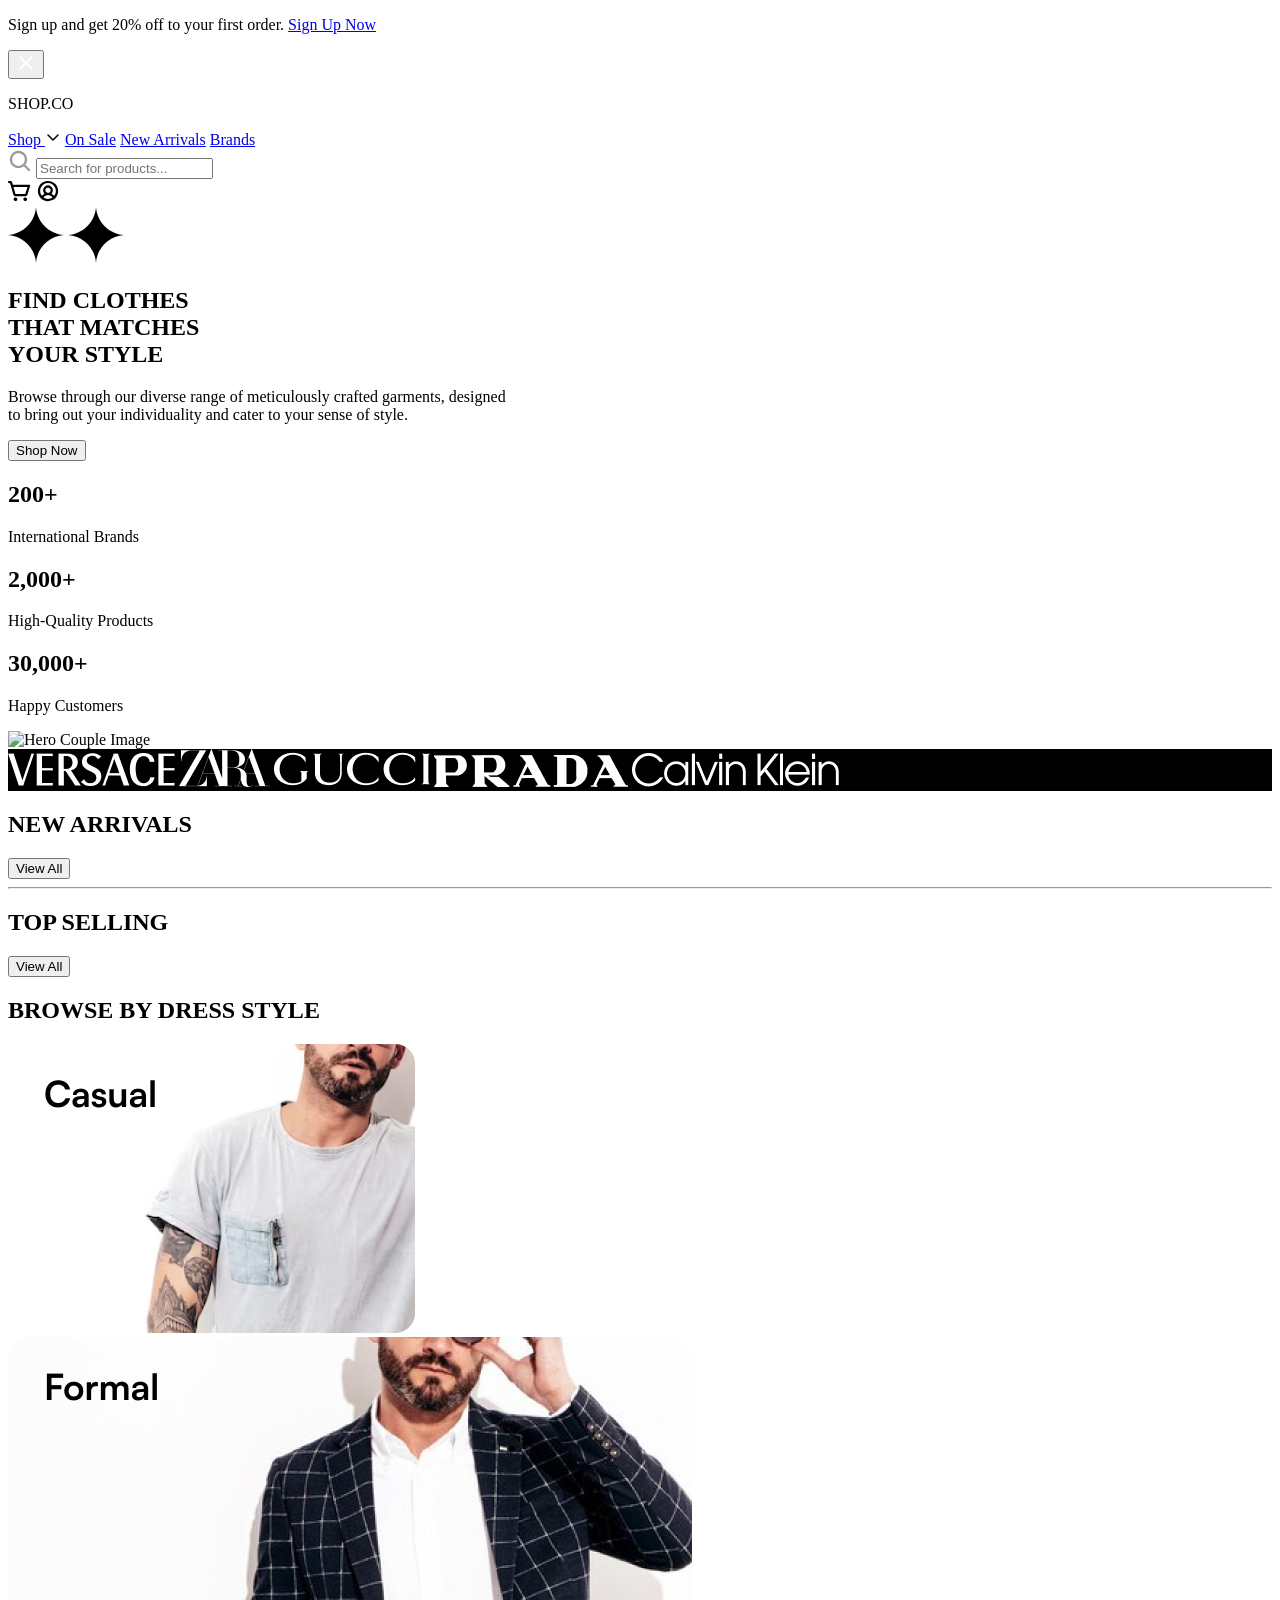
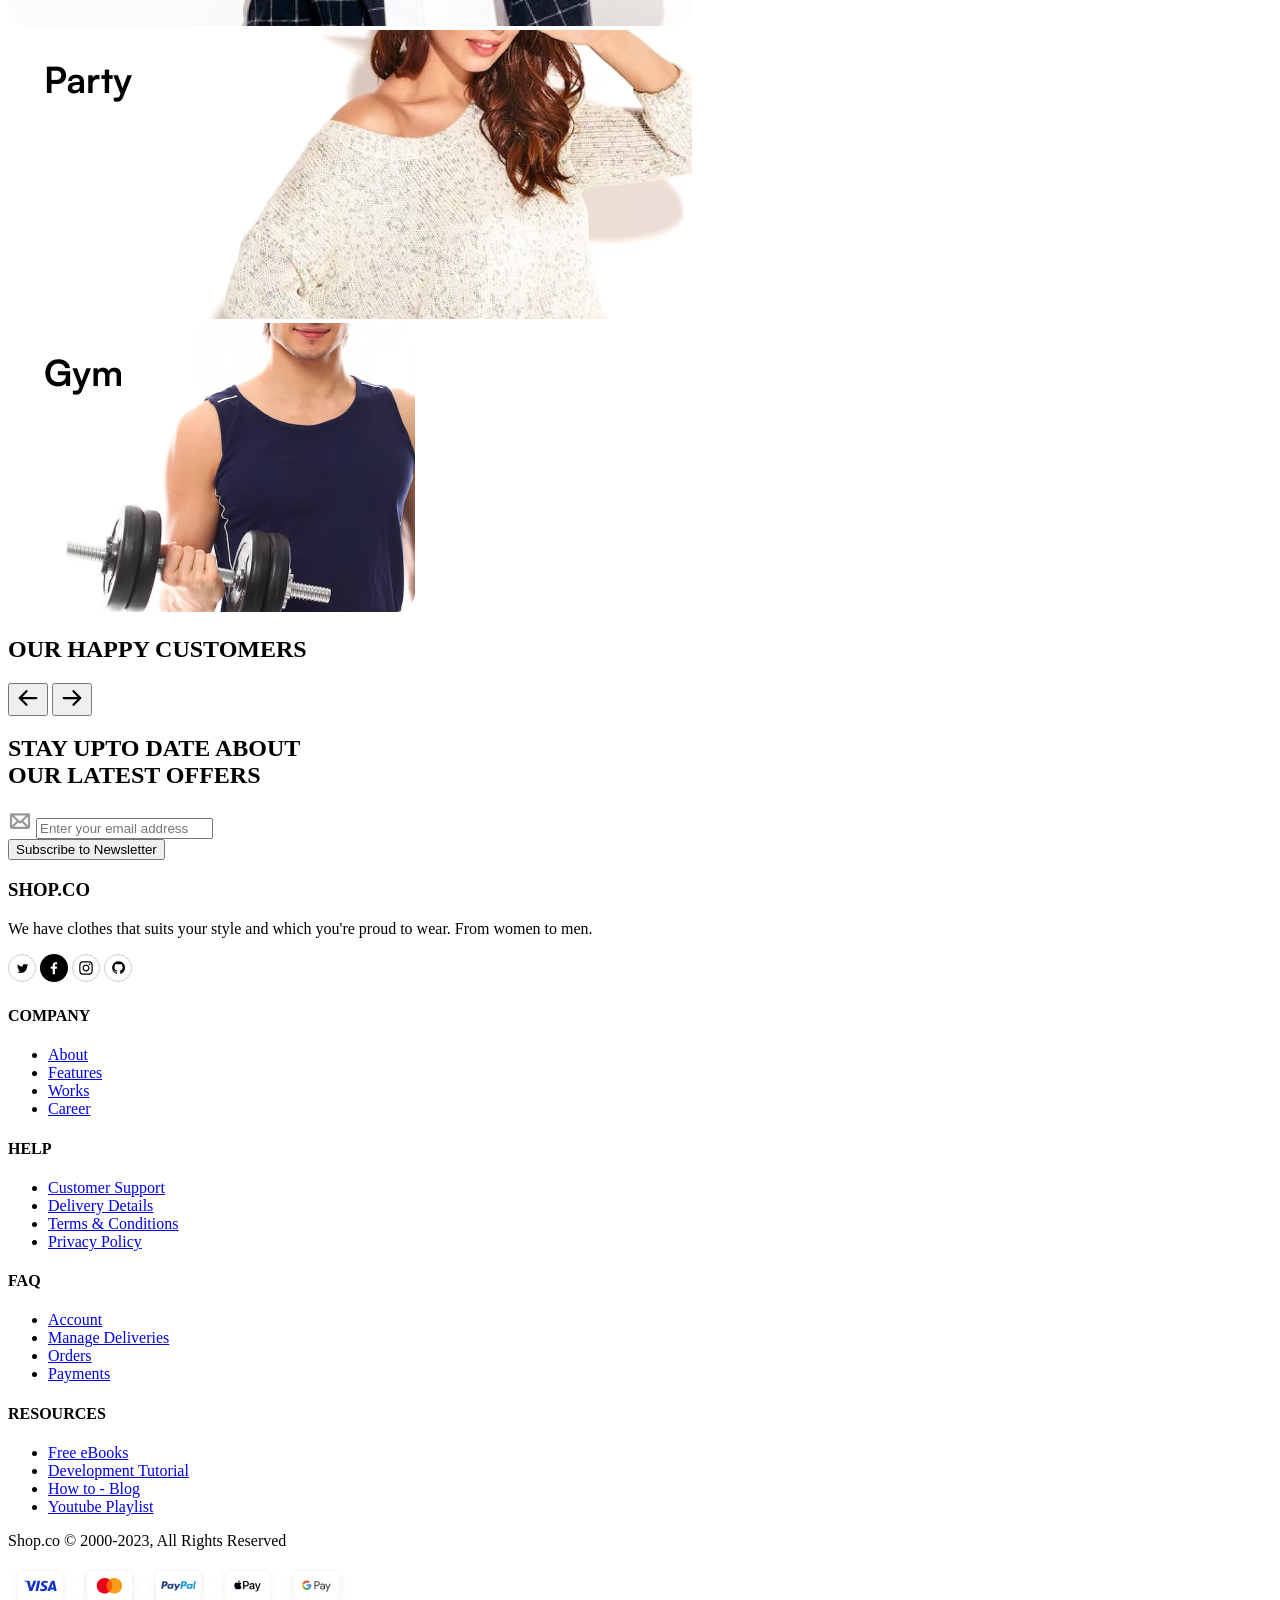
==== index.html @ 9b8fdc82 "Initial commit: Complete HTML structure for Assignment 06" ====
<!DOCTYPE html>
<html lang="en">

<head>
    <meta charset="UTF-8">
    <meta name="viewport" content="width=device-width, initial-scale=1.0">
    <title>Shop.co Header</title>
    <link rel="stylesheet" href="style.css">
</head>

<body>
    <header>
        <div class="Header-top">
            <div class="top-text">
                <p>Sign up and get 20% off to your first order. <a href="#">Sign Up Now</a></p>
            </div>
            <button class="close-btn">
                <img src="images/cross.svg" alt="Close" class="icon-small">
            </button>
        </div>
        <div class="navbar">
            <p class="nav-shop-text">
                SHOP.CO
            </p>

            <nav class="nav-link">
                <!-- Added a class to the dropdown icon to control its size specifically -->
                <a href="#">Shop <img src="images/dropdown-image.svg" alt="Dropdown" class="icon-tiny"></a>
                <a href="#">On Sale</a>
                <a href="#">New Arrivals</a>
                <a href="#">Brands</a>
            </nav>

            <div class="search-bar">
                <img src="images/search.svg" alt="Search" class="icon-normal">
                <input type="text" placeholder="Search for products...">
            </div>

            <div class="nav-icons">
                <a href="#"><img src="images/cart.svg" alt="Cart" class="icon-normal"></a>
                <a href="#"><img src="images/profile.svg" alt="Profile" class="icon-normal"></a>
            </div>
        </div>
    </header>
    <main>

        <section class="hero">
            <div class="container hero-container">
                <img src="/images/star.svg" alt="Star" class="star-icon star-small">
                <img src="/images/star.svg" alt="Star" class="star-icon star-large">
                <div class="hero-content-left">
                    <h1>FIND CLOTHES<br>THAT MATCHES<br>YOUR STYLE</h1>
                    <p>Browse through our diverse range of meticulously crafted garments, designed <br> to bring out
                        your individuality and cater to your sense of style.</p>
                    <button class="shop-now">Shop Now</button>
                    <div class="stats-container">
                        <div class="stat-item">
                            <h2 class="stat-number">200+</h2>
                            <p class="stat-label">International Brands</p>
                        </div>
                        <div class="stat-item">
                            <h2 class="stat-number">2,000+</h2>
                            <p class="stat-label">High-Quality Products</p>
                        </div>
                        <div class="stat-item">
                            <h2 class="stat-number">30,000+</h2>
                            <p class="stat-label">Happy Customers</p>
                        </div>
                    </div>
                </div>
                <div class="hero-content-right">
                    <img class="hero-image" src="/images/Hero-couple.jpg" alt="Hero Couple Image">
                </div>

            </div>
        </section>

        <section class="Brands-Name">
            <div class="Name" style="background-color: black;">
                <img src="images/VERSACE.png" alt="Versace-logo">
                <img src="images/zara-logo-1.png" alt="zara-logo">
                <img src="images/gucci-logo-1.png" alt="gucci-logo">
                <img src="images/prada-logo-1.png" alt="prada-logo">
                <img src="images/Calvin Klein.png" alt="Calvin Klein">
            </div>
        </section>

        <section class="new-arrivals-section">
            <h2 class="section-title">NEW ARRIVALS</h2>
            <div class="product-grid" id="new-arrivals-grid"></div>
            <div class="button-container">
                <button class="view-all-btn">View All</button>
            </div>
        </section>

        <hr>

        <section class="top-selling-section">
            <h2 class="section-title">TOP SELLING</h2>
            <div class="product-grid" id="top-selling-grid"></div>
            <div class="button-container">
                <button class="view-all-btn">View All</button>
            </div>
        </section>

        <section class="Browse-Dress-Style">
            <div class="Style-Cards">
            <h2>BROWSE BY DRESS STYLE</h2>
            <div class="card-1">
                <img src="images/Casual.png" alt="">
            </div>
            <div class="card-2">
                <img src="images/Formal.png" alt="">
            </div>
            <div class="card-3">
                <img src="images/Party.png" alt="">
            </div>
            <div class="card-4">
                <img src="images/GYM.png" alt="">
            </div>

          </div>
        </section>

        <!-- Updated Testimonials Section -->
        <section class="testimonials-section">
            <div class="container testimonials-container">
                
                <!-- Section Header (Title and Arrows) -->
                <div class="reviews-header">
                    <h2 class="reviews-title">OUR HAPPY CUSTOMERS</h2>
                    
                    <div class="reviews-nav">
                        <button class="nav-arrow prev-arrow" aria-label="Previous">
                            <img src="images/arrow-down-bold 2.svg" alt="Previous">
                        </button>
                        <button class="nav-arrow next-arrow" aria-label="Next">
                            <img src="images/arrow-down-bold 1.svg" alt="Next">
                        </button>
                    </div>
                </div>
                <div class="reviews-list">
                </div>
        
            </div>
        </section>
    </main>

    <footer>
    <div class="newsletter-container">
        <div class="newsletter-content">
            <h2>STAY UPTO DATE ABOUT<br>OUR LATEST OFFERS</h2>
            <div class="newsletter-form">
                <div class="input-group">
                    <img src="images/email-icon.svg" alt="Email Icon" class="icon-normal">
                    <input type="email" placeholder="Enter your email address">
                </div>
                <button class="subscribe-btn">Subscribe to Newsletter</button>
            </div>
        </div>
    </div>
    <div class="footer-main">
        <div class="footer-col brand-col">
            <h3 class="footer-logo">SHOP.CO</h3>
            <p class="footer-desc">We have clothes that suits your style and which you're proud to wear. From women to men.</p>
            <div class="social-icons">
                <a href="#"><img src="images/twitter.svg" alt="Twitter"></a>
                <a href="#"><img src="images/facebook.svg" alt="Facebook"></a>
                <a href="#"><img src="images/instagram.svg" alt="Instagram"></a>
                <a href="#"><img src="images/github.svg" alt="Github"></a>
            </div>
        </div>

        <div class="footer-col">
            <h4>COMPANY</h4>
            <ul>
                <li><a href="#">About</a></li>
                <li><a href="#">Features</a></li>
                <li><a href="#">Works</a></li>
                <li><a href="#">Career</a></li>
            </ul>
        </div>

        <div class="footer-col">
            <h4>HELP</h4>
            <ul>
                <li><a href="#">Customer Support</a></li>
                <li><a href="#">Delivery Details</a></li>
                <li><a href="#">Terms & Conditions</a></li>
                <li><a href="#">Privacy Policy</a></li>
            </ul>
        </div>

        <div class="footer-col">
            <h4>FAQ</h4>
            <ul>
                <li><a href="#">Account</a></li>
                <li><a href="#">Manage Deliveries</a></li>
                <li><a href="#">Orders</a></li>
                <li><a href="#">Payments</a></li>
            </ul>
        </div>

        <div class="footer-col">
            <h4>RESOURCES</h4>
            <ul>
                <li><a href="#">Free eBooks</a></li>
                <li><a href="#">Development Tutorial</a></li>
                <li><a href="#">How to - Blog</a></li>
                <li><a href="#">Youtube Playlist</a></li>
            </ul>
        </div>
    </div>
    <div class="footer-bottom">
        <p>Shop.co © 2000-2023, All Rights Reserved</p>
        <div class="payment-icons">
            <img src="images/Visa.svg" alt="Visa">
            <img src="images/mastercard.svg" alt="Mastercard">
            <img src="images/PayPal.svg" alt="Paypal">
            <img src="images/ApplePay.svg" alt="Apple Pay">
            <img src="images/GPay.svg" alt="Google Pay">
        </div>
    </div>
</footer>

    <script src="js/auth.js"></script>
    <script src="js/products.js"></script>
    <script src="js/main.js"></script>
</body>

</html>
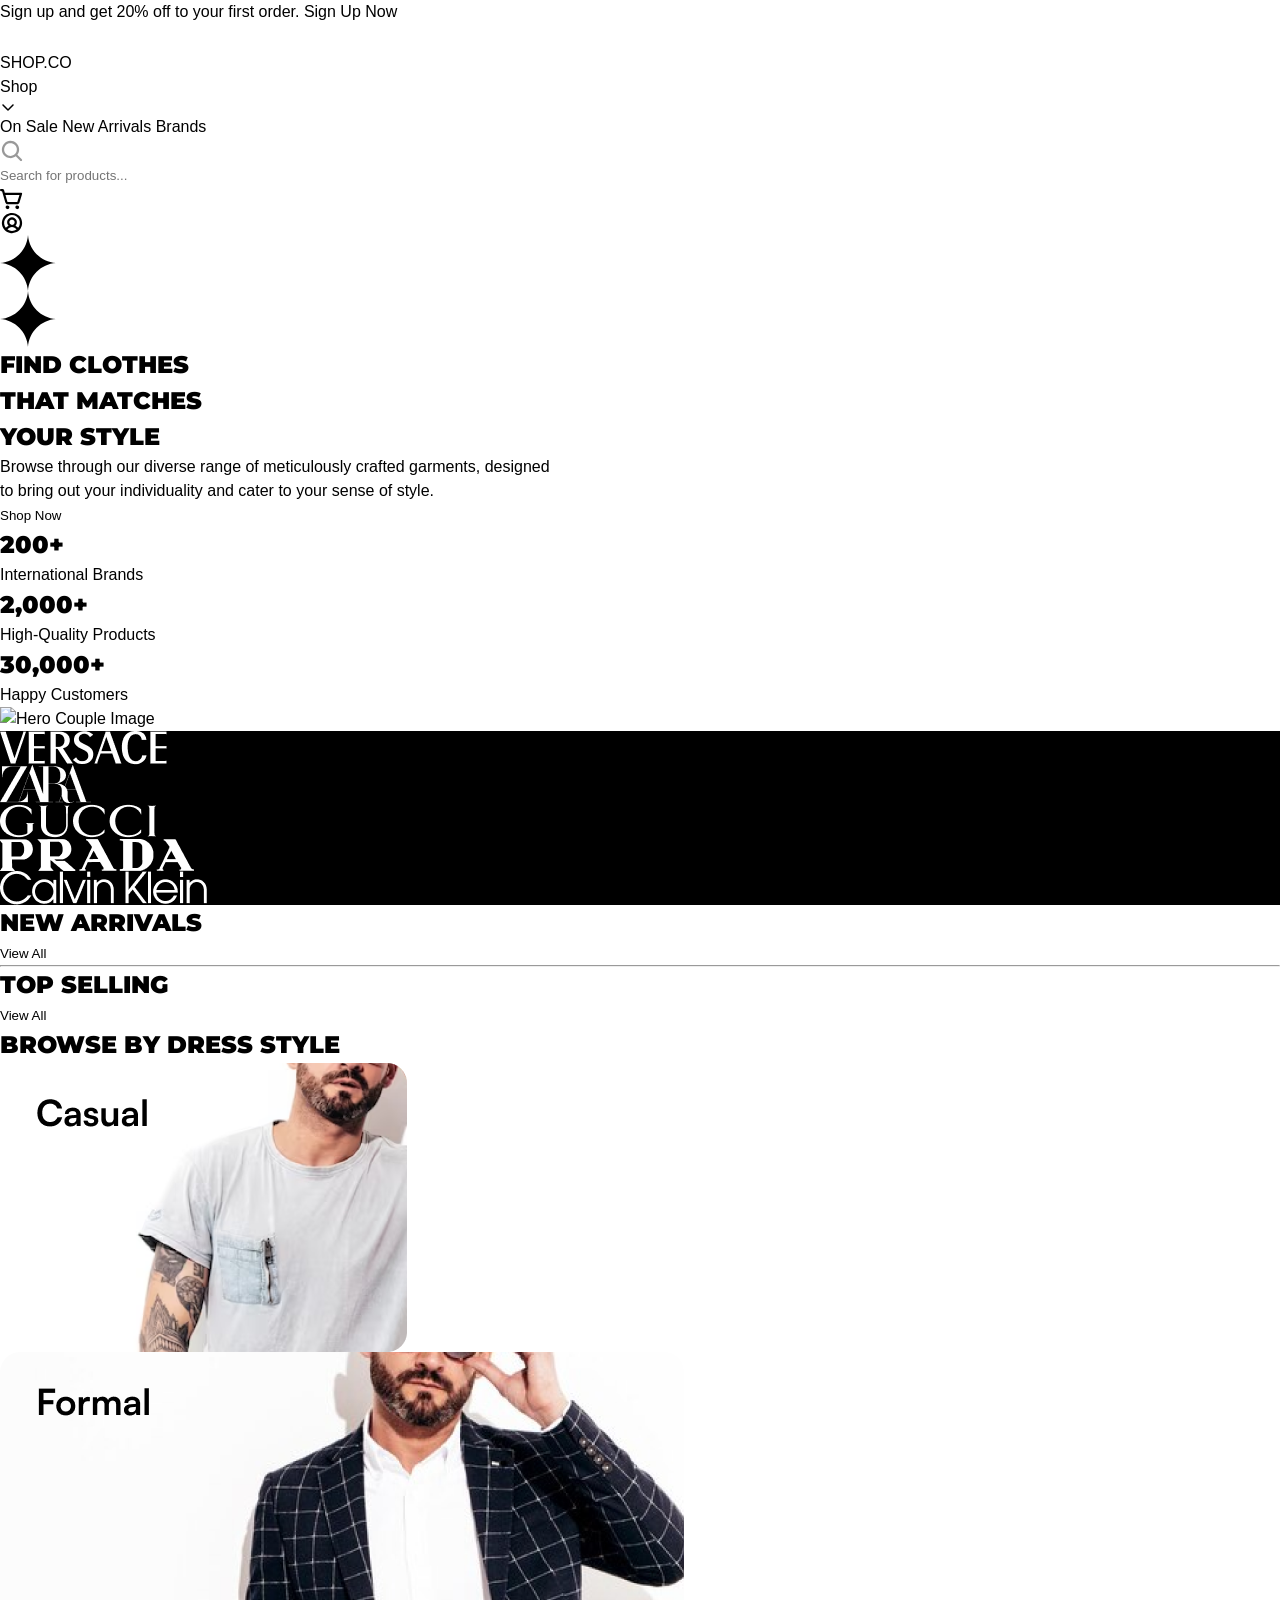
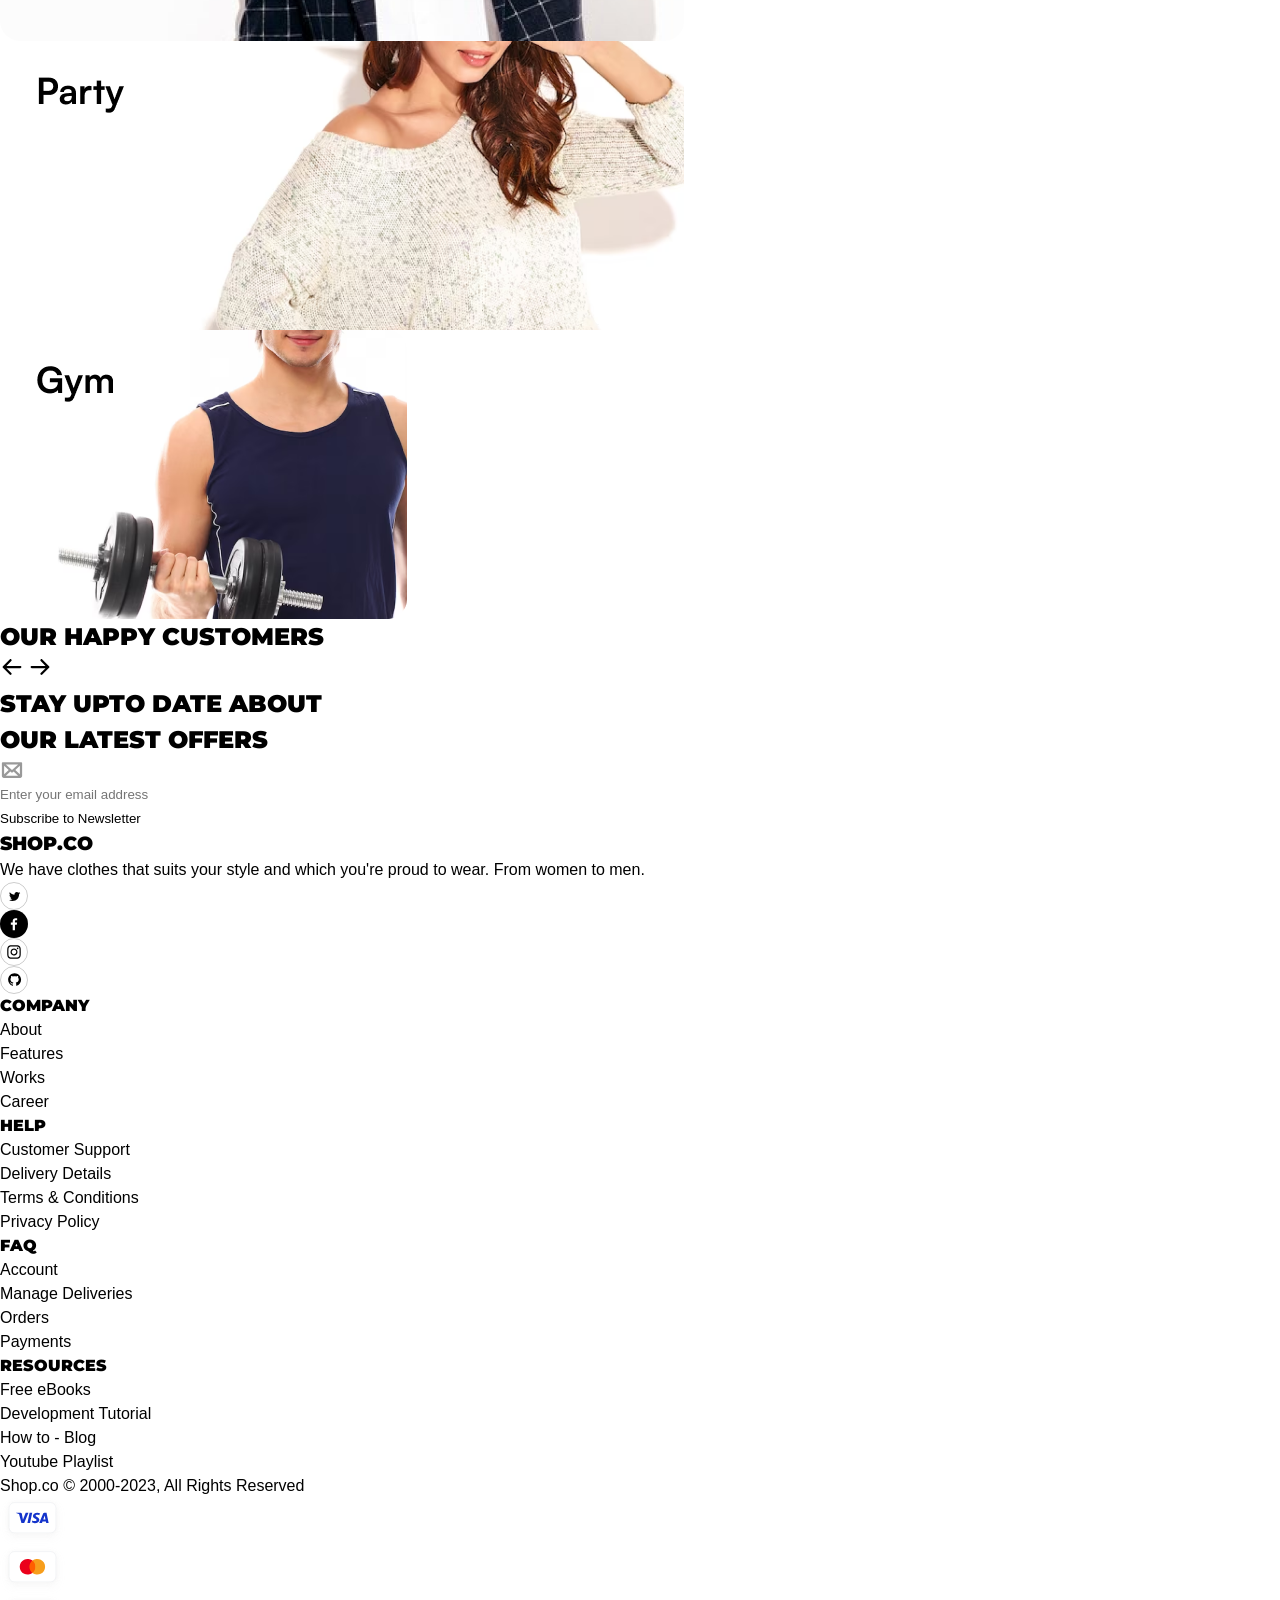
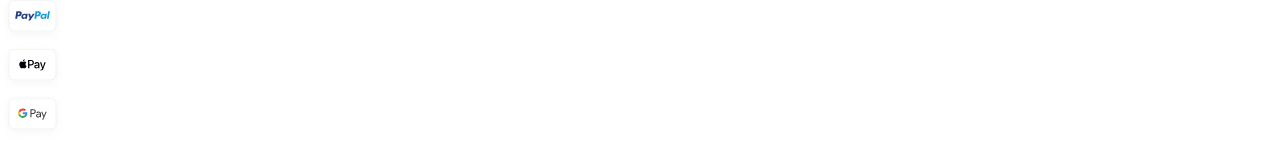
==== commit 312ff740: "Add SCSS architecture, variables, mixins, and setup configuration" ====
--- a/index.html
+++ b/index.html
@@ -5,7 +5,7 @@
     <meta charset="UTF-8">
     <meta name="viewport" content="width=device-width, initial-scale=1.0">
     <title>Shop.co Header</title>
-    <link rel="stylesheet" href="style.css">
+    <link rel="stylesheet" href="css/main.css">
 </head>
 
 <body>
--- a/css/main.css
+++ b/css/main.css
@@ -0,0 +1,58 @@
+@import url("https://api.fontshare.com/v2/css?f[]=satoshi@900,700,500,400,300&display=swap");
+@import url("https://fonts.googleapis.com/css2?family=Montserrat:wght@700;900&display=swap");
+*,
+*::before,
+*::after {
+  margin: 0;
+  padding: 0;
+  box-sizing: border-box;
+}
+
+html {
+  scroll-behavior: smooth;
+}
+
+ul, ol {
+  list-style: none;
+}
+
+a {
+  text-decoration: none;
+  color: inherit;
+}
+
+body {
+  font-family: "Satoshi", sans-serif;
+  font-weight: 400;
+}
+
+h1, h2, h3, h4, h5, h6, .header__logo {
+  font-family: "Montserrat", sans-serif;
+  text-transform: uppercase;
+  font-weight: 900;
+}
+
+body {
+  font-family: "Satoshi", sans-serif;
+  color: #000000;
+  background-color: #ffffff;
+  line-height: 1.5;
+  -webkit-font-smoothing: antialiased;
+}
+
+img {
+  max-width: 100%;
+  display: block;
+  height: auto;
+}
+
+button, input, select, textarea {
+  font-family: inherit;
+  border: none;
+  outline: none;
+}
+
+button {
+  cursor: pointer;
+  background: transparent;
+}/*# sourceMappingURL=main.css.map */
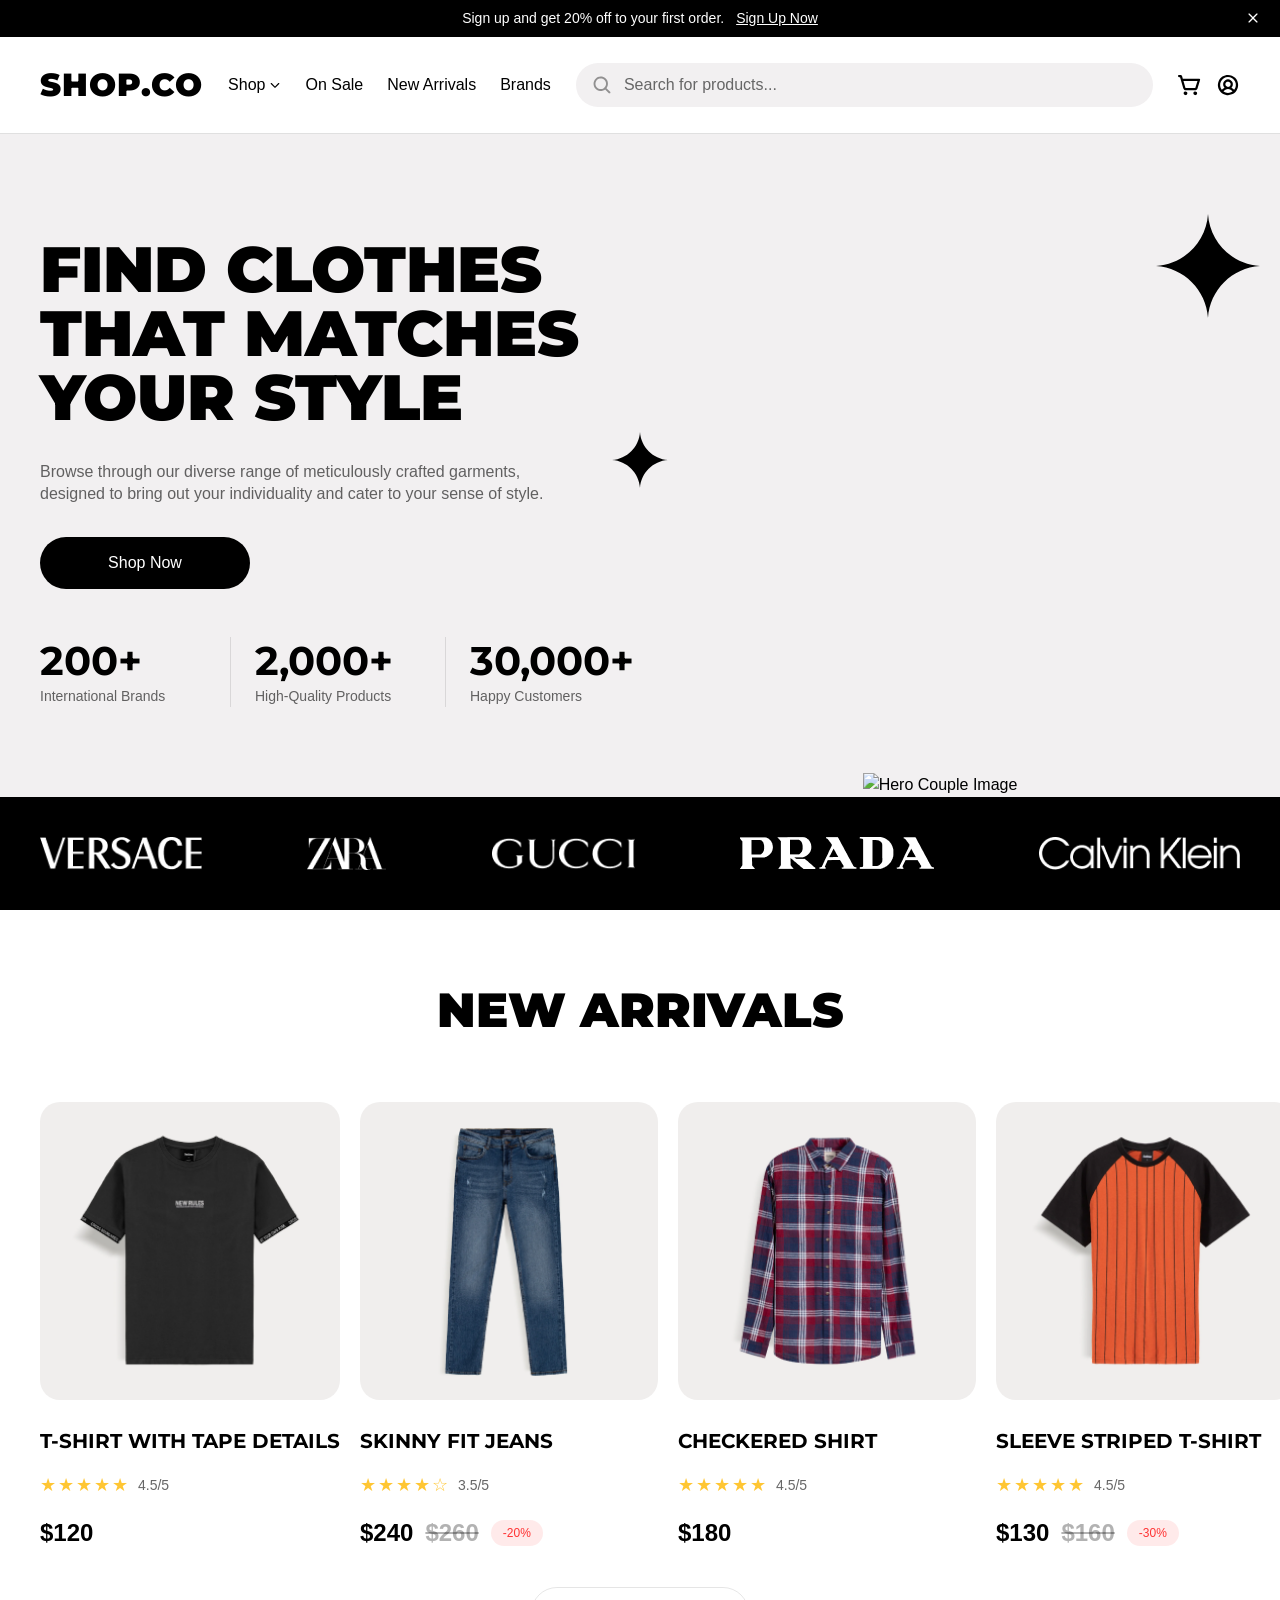
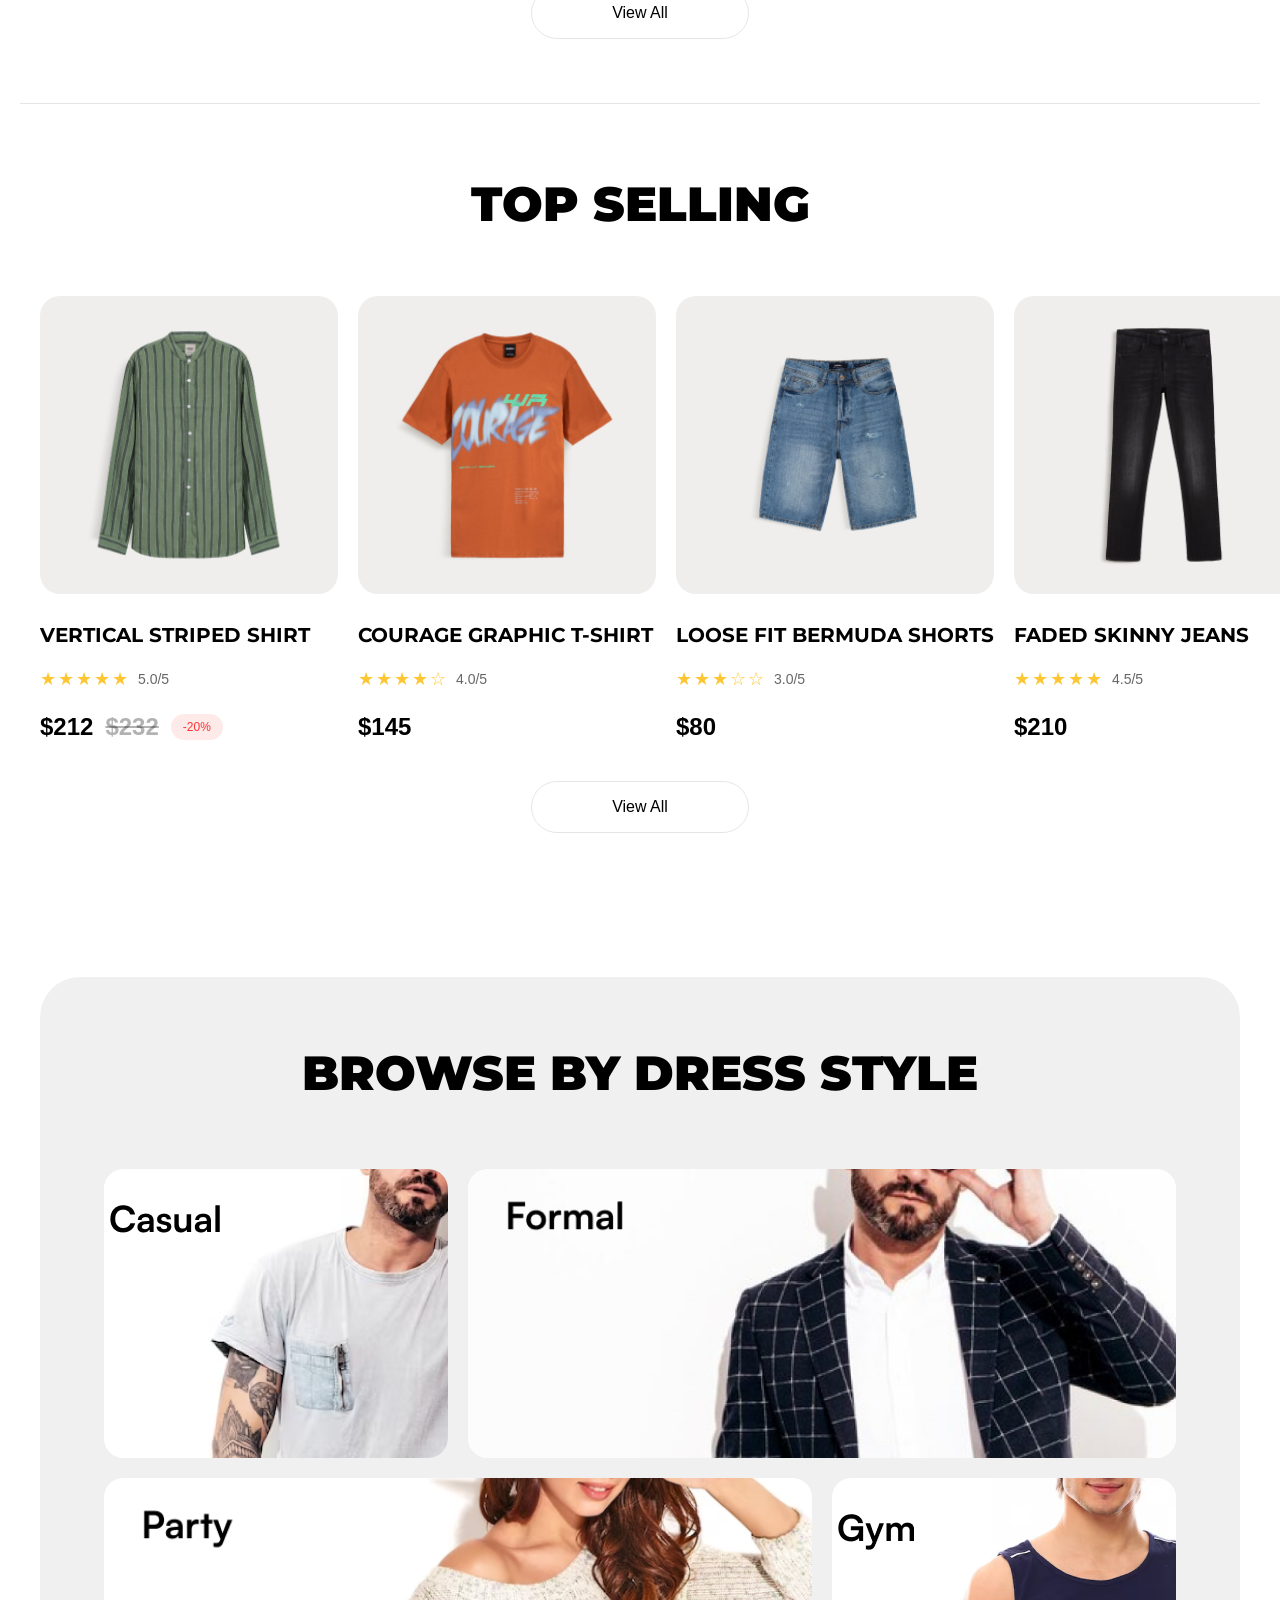
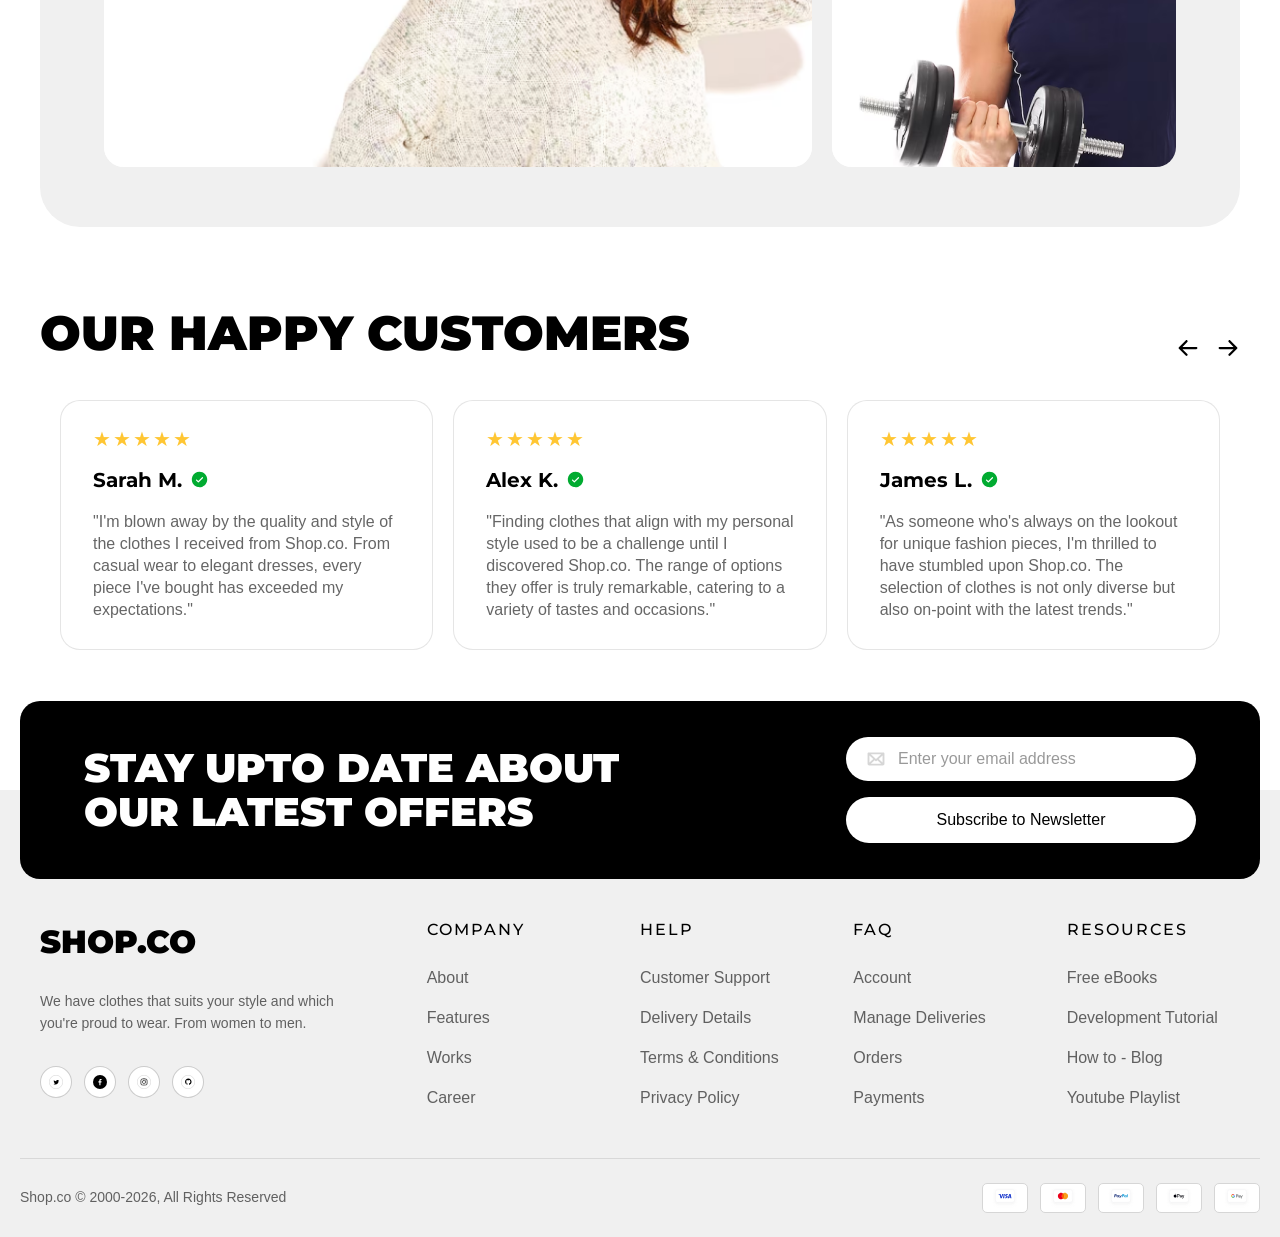
==== commit a0278656: "scss and responsive scss" ====
--- a/index.html
+++ b/index.html
@@ -4,55 +4,66 @@
 <head>
     <meta charset="UTF-8">
     <meta name="viewport" content="width=device-width, initial-scale=1.0">
-    <title>Shop.co Header</title>
+    <title>Shop.co</title>
     <link rel="stylesheet" href="css/main.css">
 </head>
 
 <body>
-    <header>
-        <div class="Header-top">
-            <div class="top-text">
-                <p>Sign up and get 20% off to your first order. <a href="#">Sign Up Now</a></p>
-            </div>
-            <button class="close-btn">
-                <img src="images/cross.svg" alt="Close" class="icon-small">
+    <header class="header">
+    <div class="top-banner">
+        <div class="top-banner__content">
+            <p>Sign up and get 20% off to your first order. <a href="#" class="top-banner__link">Sign Up Now</a></p>
+        </div>
+        <button class="top-banner__close" aria-label="Close banner">
+            <img src="images/cross.svg" alt="Close" class="top-banner__icon">
+        </button>
+    </div>
+    
+    <div class="header__navbar">
+        <button class="header__hamburger" id="hamburger-btn" aria-label="Open menu">
+            <img src="images/Hamurger.svg" alt="Menu">
+        </button>
+
+        <a href="index.html" class="header__logo">SHOP.CO</a>
+
+        <nav class="header__nav" id="header-nav">
+            <a href="#" class="header__nav-link">Shop <img src="images/dropdown-image.svg" alt="Dropdown" class="header__nav-icon"></a>
+            <a href="#" class="header__nav-link">On Sale</a>
+            <a href="#" class="header__nav-link">New Arrivals</a>
+            <a href="#" class="header__nav-link">Brands</a>
+        </nav>
+
+        <div class="search-bar">
+            <img src="images/search.svg" alt="Search" class="search-bar__icon">
+            <input type="text" class="search-bar__input" placeholder="Search for products...">
+        </div>
+
+        <div class="header__actions">
+            <button class="header__action-btn header__action-btn--search-mobile" aria-label="Search">
+                <img src="images/search.svg" alt="Search">
             </button>
-        </div>
-        <div class="navbar">
-            <p class="nav-shop-text">
-                SHOP.CO
-            </p>
-
-            <nav class="nav-link">
-                <!-- Added a class to the dropdown icon to control its size specifically -->
-                <a href="#">Shop <img src="images/dropdown-image.svg" alt="Dropdown" class="icon-tiny"></a>
-                <a href="#">On Sale</a>
-                <a href="#">New Arrivals</a>
-                <a href="#">Brands</a>
-            </nav>
-
-            <div class="search-bar">
-                <img src="images/search.svg" alt="Search" class="icon-normal">
-                <input type="text" placeholder="Search for products...">
-            </div>
-
-            <div class="nav-icons">
-                <a href="#"><img src="images/cart.svg" alt="Cart" class="icon-normal"></a>
-                <a href="#"><img src="images/profile.svg" alt="Profile" class="icon-normal"></a>
-            </div>
-        </div>
-    </header>
-    <main>
-
-        <section class="hero">
-            <div class="container hero-container">
-                <img src="/images/star.svg" alt="Star" class="star-icon star-small">
-                <img src="/images/star.svg" alt="Star" class="star-icon star-large">
+            <a href="cart.html" class="header__action-btn" aria-label="Cart">
+                <img src="images/cart.svg" alt="Cart">
+            </a>
+            <a href="login.html" class="header__action-btn" aria-label="Profile">
+                <img src="images/profile.svg" alt="Profile">
+            </a>
+        </div>
+    </div>
+</header>
+
+    <main class="main-content">
+        <section class="home-hero">
+            <div class="hero-container">
+                <img src="images/star.svg" alt="Star" class="star-icon star-small">
+                <img src="images/star.svg" alt="Star" class="star-icon star-large">
+
                 <div class="hero-content-left">
                     <h1>FIND CLOTHES<br>THAT MATCHES<br>YOUR STYLE</h1>
-                    <p>Browse through our diverse range of meticulously crafted garments, designed <br> to bring out
-                        your individuality and cater to your sense of style.</p>
-                    <button class="shop-now">Shop Now</button>
+                    <p>Browse through our diverse range of meticulously crafted garments, designed to bring out your individuality and cater to your sense of style.</p>
+                    
+                    <button class="btn-primary hero-btn">Shop Now</button>
+                    
                     <div class="stats-container">
                         <div class="stat-item">
                             <h2 class="stat-number">200+</h2>
@@ -68,160 +79,191 @@
                         </div>
                     </div>
                 </div>
+                
                 <div class="hero-content-right">
-                    <img class="hero-image" src="/images/Hero-couple.jpg" alt="Hero Couple Image">
-                </div>
-
+                    <img class="hero-image" src="images/Hero-couple.jpg" alt="Hero Couple Image">
+                </div>
             </div>
         </section>
 
         <section class="Brands-Name">
-            <div class="Name" style="background-color: black;">
-                <img src="images/VERSACE.png" alt="Versace-logo">
-                <img src="images/zara-logo-1.png" alt="zara-logo">
-                <img src="images/gucci-logo-1.png" alt="gucci-logo">
-                <img src="images/prada-logo-1.png" alt="prada-logo">
+            <div class="Name">
+                <img src="images/VERSACE.png" alt="Versace">
+                <img src="images/zara-logo-1.png" alt="Zara">
+                <img src="images/gucci-logo-1.png" alt="Gucci">
+                <img src="images/prada-logo-1.png" alt="Prada">
                 <img src="images/Calvin Klein.png" alt="Calvin Klein">
             </div>
         </section>
 
         <section class="new-arrivals-section">
-            <h2 class="section-title">NEW ARRIVALS</h2>
-            <div class="product-grid" id="new-arrivals-grid"></div>
-            <div class="button-container">
-                <button class="view-all-btn">View All</button>
-            </div>
-        </section>
-
-        <hr>
+            <div class="header__container">
+                <h2 class="section-title">NEW ARRIVALS</h2>
+                <div class="product-grid" id="new-arrivals-grid"></div>
+                <div class="button-container">
+                    <button class="btn-primary">View All</button>
+                </div>
+            </div>
+        </section>
+
+        <hr class="divider">
 
         <section class="top-selling-section">
-            <h2 class="section-title">TOP SELLING</h2>
-            <div class="product-grid" id="top-selling-grid"></div>
-            <div class="button-container">
-                <button class="view-all-btn">View All</button>
-            </div>
-        </section>
-
-        <section class="Browse-Dress-Style">
-            <div class="Style-Cards">
-            <h2>BROWSE BY DRESS STYLE</h2>
-            <div class="card-1">
-                <img src="images/Casual.png" alt="">
-            </div>
-            <div class="card-2">
-                <img src="images/Formal.png" alt="">
-            </div>
-            <div class="card-3">
-                <img src="images/Party.png" alt="">
-            </div>
-            <div class="card-4">
-                <img src="images/GYM.png" alt="">
-            </div>
-
-          </div>
-        </section>
-
-        <!-- Updated Testimonials Section -->
-        <section class="testimonials-section">
-            <div class="container testimonials-container">
+            <div class="header__container">
+                <h2 class="section-title">TOP SELLING</h2>
+                <div class="product-grid" id="top-selling-grid"></div>
+                <div class="button-container">
+                    <button class="btn-primary">View All</button>
+                </div>
+            </div>
+        </section>
+
+        <section class="dress-style">
+            <div class="dress-style__container">
+                <h2 class="dress-style__title">BROWSE BY DRESS STYLE</h2>
+                <div class="dress-style__grid">
+                    <a href="#" class="style-card style-card--casual">
+                        <img src="images/Casual.png" alt="Casual" class="style-card__image">
+                    </a>
+                    <a href="#" class="style-card style-card--formal">
+                        <img src="images/Formal.png" alt="Formal" class="style-card__image">
+                    </a>
+                    <a href="#" class="style-card style-card--party">
+                        <img src="images/Party.png" alt="Party" class="style-card__image">
+                    </a>
+                    <a href="#" class="style-card style-card--gym">
+                        <img src="images/GYM.png" alt="Gym" class="style-card__image">
+                    </a>
+                </div>
+            </div>
+        </section>
+
+<section class="testimonials">
+    <div class="testimonials__container">
+        <div class="testimonials__header">
+            <h2 class="testimonials__title">OUR HAPPY CUSTOMERS</h2>
+            <div class="testimonials__nav">
+                <button class="testimonials__arrow" aria-label="Previous">
+                    <img src="images/arrow-down-bold 2.svg" alt="Left">
+                </button>
+                <button class="testimonials__arrow" aria-label="Next">
+                    <img src="images/arrow-down-bold 1.svg" alt="Right">
+                </button>
+            </div>
+        </div>
+        
+        <div class="testimonials__carousel">
+            <div class="testimonials__grid" id="testimonials-grid">
                 
-                <!-- Section Header (Title and Arrows) -->
-                <div class="reviews-header">
-                    <h2 class="reviews-title">OUR HAPPY CUSTOMERS</h2>
-                    
-                    <div class="reviews-nav">
-                        <button class="nav-arrow prev-arrow" aria-label="Previous">
-                            <img src="images/arrow-down-bold 2.svg" alt="Previous">
-                        </button>
-                        <button class="nav-arrow next-arrow" aria-label="Next">
-                            <img src="images/arrow-down-bold 1.svg" alt="Next">
-                        </button>
-                    </div>
-                </div>
-                <div class="reviews-list">
-                </div>
-        
-            </div>
-        </section>
+                <article class="review-card testimonials__card">
+                    <div class="review-card__stars">★★★★★</div>
+                    <div class="review-card__user">
+                        <h4 class="review-card__name">Sarah M.</h4>
+                        <img src="images/verified.svg" alt="Verified" class="review-card__verified-icon">
+                    </div>
+                    <p class="review-card__text">"I'm blown away by the quality and style of the clothes I received from Shop.co. From casual wear to elegant dresses, every piece I've bought has exceeded my expectations."</p>
+                </article>
+
+                <article class="review-card testimonials__card">
+                    <div class="review-card__stars">★★★★★</div>
+                    <div class="review-card__user">
+                        <h4 class="review-card__name">Alex K.</h4>
+                        <img src="images/verified.svg" alt="Verified" class="review-card__verified-icon">
+                    </div>
+                    <p class="review-card__text">"Finding clothes that align with my personal style used to be a challenge until I discovered Shop.co. The range of options they offer is truly remarkable, catering to a variety of tastes and occasions."</p>
+                </article>
+
+                <article class="review-card testimonials__card">
+                    <div class="review-card__stars">★★★★★</div>
+                    <div class="review-card__user">
+                        <h4 class="review-card__name">James L.</h4>
+                        <img src="images/verified.svg" alt="Verified" class="review-card__verified-icon">
+                    </div>
+                    <p class="review-card__text">"As someone who's always on the lookout for unique fashion pieces, I'm thrilled to have stumbled upon Shop.co. The selection of clothes is not only diverse but also on-point with the latest trends."</p>
+                </article>
+
+            </div>
+        </div>
+    </div>
+</section>
     </main>
 
-    <footer>
-    <div class="newsletter-container">
-        <div class="newsletter-content">
-            <h2>STAY UPTO DATE ABOUT<br>OUR LATEST OFFERS</h2>
-            <div class="newsletter-form">
-                <div class="input-group">
-                    <img src="images/email-icon.svg" alt="Email Icon" class="icon-normal">
-                    <input type="email" placeholder="Enter your email address">
-                </div>
-                <button class="subscribe-btn">Subscribe to Newsletter</button>
-            </div>
-        </div>
-    </div>
-    <div class="footer-main">
-        <div class="footer-col brand-col">
-            <h3 class="footer-logo">SHOP.CO</h3>
-            <p class="footer-desc">We have clothes that suits your style and which you're proud to wear. From women to men.</p>
-            <div class="social-icons">
-                <a href="#"><img src="images/twitter.svg" alt="Twitter"></a>
-                <a href="#"><img src="images/facebook.svg" alt="Facebook"></a>
-                <a href="#"><img src="images/instagram.svg" alt="Instagram"></a>
-                <a href="#"><img src="images/github.svg" alt="Github"></a>
-            </div>
-        </div>
-
-        <div class="footer-col">
-            <h4>COMPANY</h4>
-            <ul>
-                <li><a href="#">About</a></li>
-                <li><a href="#">Features</a></li>
-                <li><a href="#">Works</a></li>
-                <li><a href="#">Career</a></li>
-            </ul>
-        </div>
-
-        <div class="footer-col">
-            <h4>HELP</h4>
-            <ul>
-                <li><a href="#">Customer Support</a></li>
-                <li><a href="#">Delivery Details</a></li>
-                <li><a href="#">Terms & Conditions</a></li>
-                <li><a href="#">Privacy Policy</a></li>
-            </ul>
-        </div>
-
-        <div class="footer-col">
-            <h4>FAQ</h4>
-            <ul>
-                <li><a href="#">Account</a></li>
-                <li><a href="#">Manage Deliveries</a></li>
-                <li><a href="#">Orders</a></li>
-                <li><a href="#">Payments</a></li>
-            </ul>
-        </div>
-
-        <div class="footer-col">
-            <h4>RESOURCES</h4>
-            <ul>
-                <li><a href="#">Free eBooks</a></li>
-                <li><a href="#">Development Tutorial</a></li>
-                <li><a href="#">How to - Blog</a></li>
-                <li><a href="#">Youtube Playlist</a></li>
-            </ul>
-        </div>
-    </div>
-    <div class="footer-bottom">
-        <p>Shop.co © 2000-2023, All Rights Reserved</p>
-        <div class="payment-icons">
-            <img src="images/Visa.svg" alt="Visa">
-            <img src="images/mastercard.svg" alt="Mastercard">
-            <img src="images/PayPal.svg" alt="Paypal">
-            <img src="images/ApplePay.svg" alt="Apple Pay">
-            <img src="images/GPay.svg" alt="Google Pay">
-        </div>
-    </div>
-</footer>
+    <footer class="footer">
+        <div class="newsletter">
+            <h2 class="newsletter__title">STAY UPTO DATE ABOUT OUR LATEST OFFERS</h2>
+            <div class="newsletter__form">
+                <div class="newsletter__input-group">
+                    <img src="images/email-icon.svg" alt="Email Icon" class="newsletter__icon">
+                    <input type="email" class="newsletter__input" placeholder="Enter your email address">
+                </div>
+                <button class="newsletter__btn">Subscribe to Newsletter</button>
+            </div>
+        </div>
+
+        <div class="footer__main">
+            <div class="footer__col footer__col--brand">
+                <h3 class="footer__logo">SHOP.CO</h3>
+                <p class="footer__desc">We have clothes that suits your style and which you're proud to wear. From women to men.</p>
+                <div class="social-links">
+                    <a href="#" class="social-links__item"><img src="images/twitter.svg" alt="Twitter"></a>
+                    <a href="#" class="social-links__item"><img src="images/facebook.svg" alt="Facebook"></a>
+                    <a href="#" class="social-links__item"><img src="images/instagram.svg" alt="Instagram"></a>
+                    <a href="#" class="social-links__item"><img src="images/github.svg" alt="Github"></a>
+                </div>
+            </div>
+
+            <div class="footer__col">
+                <h4 class="footer__heading">COMPANY</h4>
+                <ul class="footer__list">
+                    <li><a href="#" class="footer__link">About</a></li>
+                    <li><a href="#" class="footer__link">Features</a></li>
+                    <li><a href="#" class="footer__link">Works</a></li>
+                    <li><a href="#" class="footer__link">Career</a></li>
+                </ul>
+            </div>
+
+            <div class="footer__col">
+                <h4 class="footer__heading">HELP</h4>
+                <ul class="footer__list">
+                    <li><a href="#" class="footer__link">Customer Support</a></li>
+                    <li><a href="#" class="footer__link">Delivery Details</a></li>
+                    <li><a href="#" class="footer__link">Terms & Conditions</a></li>
+                    <li><a href="#" class="footer__link">Privacy Policy</a></li>
+                </ul>
+            </div>
+
+            <div class="footer__col">
+                <h4 class="footer__heading">FAQ</h4>
+                <ul class="footer__list">
+                    <li><a href="#" class="footer__link">Account</a></li>
+                    <li><a href="#" class="footer__link">Manage Deliveries</a></li>
+                    <li><a href="#" class="footer__link">Orders</a></li>
+                    <li><a href="#" class="footer__link">Payments</a></li>
+                </ul>
+            </div>
+
+            <div class="footer__col">
+                <h4 class="footer__heading">RESOURCES</h4>
+                <ul class="footer__list">
+                    <li><a href="#" class="footer__link">Free eBooks</a></li>
+                    <li><a href="#" class="footer__link">Development Tutorial</a></li>
+                    <li><a href="#" class="footer__link">How to - Blog</a></li>
+                    <li><a href="#" class="footer__link">Youtube Playlist</a></li>
+                </ul>
+            </div>
+        </div>
+
+        <div class="footer__bottom">
+            <p class="footer__copyright">Shop.co © 2000-2026, All Rights Reserved</p>
+            <div class="payment-methods">
+                <img src="images/Visa.svg" alt="Visa" class="payment-methods__icon">
+                <img src="images/mastercard.svg" alt="Mastercard" class="payment-methods__icon">
+                <img src="images/PayPal.svg" alt="Paypal" class="payment-methods__icon">
+                <img src="images/ApplePay.svg" alt="Apple Pay" class="payment-methods__icon">
+                <img src="images/GPay.svg" alt="Google Pay" class="payment-methods__icon">
+            </div>
+        </div>
+    </footer>
 
     <script src="js/auth.js"></script>
     <script src="js/products.js"></script>
--- a/css/main.css
+++ b/css/main.css
@@ -1,3 +1,4 @@
+@charset "UTF-8";
 @import url("https://api.fontshare.com/v2/css?f[]=satoshi@900,700,500,400,300&display=swap");
 @import url("https://fonts.googleapis.com/css2?family=Montserrat:wght@700;900&display=swap");
 *,
@@ -55,4 +56,2438 @@
 button {
   cursor: pointer;
   background: transparent;
+}
+
+.cart__container,
+.header__navbar,
+.footer__main,
+.footer__bottom {
+  max-width: 77.5rem;
+  margin: 0 auto;
+  padding-left: 1.25rem;
+  padding-right: 1.25rem;
+}
+
+.header {
+  width: 100%;
+  background-color: #ffffff;
+  border-bottom: 1px solid #e0e0e0;
+  position: relative;
+  top: 0;
+  z-index: 1000;
+}
+
+.top-banner {
+  background-color: #000000;
+  color: #ffffff;
+  padding: 0.625rem 1rem;
+  position: relative;
+  display: flex;
+  justify-content: center;
+  align-items: center;
+}
+.top-banner__content {
+  text-align: center;
+  font-size: 0.875rem;
+  color: #FFFFFF;
+}
+.top-banner__content a,
+.top-banner__content a.top-banner__link {
+  color: #FFFFFF !important;
+  text-decoration: underline !important;
+  text-decoration-line: underline !important;
+  text-decoration-color: #FFFFFF !important;
+  -webkit-text-decoration: underline !important;
+  font-weight: 500;
+  margin-left: 0.25rem;
+}
+.top-banner__content a:hover,
+.top-banner__content a.top-banner__link:hover {
+  opacity: 0.8;
+}
+.top-banner__link {
+  color: #FFFFFF !important;
+  text-decoration: underline !important;
+  text-decoration-line: underline !important;
+  text-decoration-color: #FFFFFF !important;
+  -webkit-text-decoration: underline !important;
+  font-weight: 500;
+  margin-left: 0.25rem;
+}
+.top-banner__link:hover {
+  opacity: 0.8;
+}
+.top-banner__close {
+  position: absolute;
+  right: 1.25rem;
+  background: transparent;
+  cursor: pointer;
+  border: none;
+  display: flex;
+  align-items: center;
+  justify-content: center;
+}
+.top-banner__icon {
+  width: 0.875rem;
+  height: 0.875rem;
+}
+
+.header__navbar {
+  max-width: 77.5rem;
+  margin: 0 auto;
+  padding: 0 1.25rem;
+  display: flex;
+  align-items: center;
+  justify-content: space-between;
+  height: 6rem;
+  gap: 1.25rem;
+}
+
+.header__hamburger {
+  display: none;
+  background: transparent;
+  border: none;
+  cursor: pointer;
+  padding: 0;
+  width: 1.5rem;
+  height: 1.5rem;
+}
+.header__hamburger img {
+  width: 100%;
+  height: 100%;
+  display: block;
+}
+
+.header__logo {
+  font-size: 2rem;
+  font-weight: 900;
+  letter-spacing: 0.0625rem;
+  color: #000000;
+  text-decoration: none;
+  white-space: nowrap;
+}
+
+.header__nav {
+  display: flex;
+  gap: 1.5rem;
+  align-items: center;
+}
+
+.header__nav-link {
+  font-size: 1rem;
+  color: #000000;
+  display: flex;
+  align-items: center;
+  gap: 0.25rem;
+  text-decoration: none;
+}
+.header__nav-link:hover {
+  opacity: 0.7;
+}
+
+.header__nav-icon {
+  width: 0.75rem;
+  height: 0.75rem;
+}
+
+.search-bar {
+  flex: 0 1 36.0625rem;
+  background-color: #f2f0f1;
+  border-radius: 62px;
+  display: flex;
+  align-items: center;
+  padding: 0.75rem 1rem;
+  gap: 0.75rem;
+}
+.search-bar__icon {
+  width: 1.25rem;
+  height: 1.25rem;
+}
+.search-bar__input {
+  width: 100%;
+  background: transparent;
+  border: none;
+  outline: none;
+  font-size: 1rem;
+  color: #000000;
+}
+.search-bar__input::-moz-placeholder {
+  color: #666666;
+}
+.search-bar__input::placeholder {
+  color: #666666;
+}
+
+.header__actions {
+  display: flex;
+  gap: 0.875rem;
+  align-items: center;
+}
+
+.header__action-btn {
+  width: 1.5rem;
+  height: 1.5rem;
+  display: flex;
+  align-items: center;
+  justify-content: center;
+  text-decoration: none;
+}
+.header__action-btn img {
+  width: 100%;
+  height: 100%;
+  display: block;
+}
+.header__action-btn--search-mobile {
+  display: none;
+}
+
+@media (max-width: 1024px) {
+  .header__navbar {
+    height: 5rem;
+    gap: 1rem;
+  }
+  .search-bar {
+    flex: 0 1 18.75rem;
+  }
+  .header__nav {
+    gap: 1rem;
+  }
+}
+@media (max-width: 768px) {
+  .top-banner {
+    padding: 0.5rem 1rem;
+    font-size: 0.75rem;
+  }
+  .top-banner__content {
+    font-size: 0.75rem;
+  }
+  .top-banner__content a,
+  .top-banner__content a.top-banner__link {
+    color: #FFFFFF !important;
+    text-decoration: underline !important;
+    text-decoration-line: underline !important;
+    text-decoration-color: #FFFFFF !important;
+    -webkit-text-decoration: underline !important;
+  }
+  .top-banner__link {
+    color: #FFFFFF !important;
+    text-decoration: underline !important;
+    text-decoration-line: underline !important;
+    text-decoration-color: #FFFFFF !important;
+    -webkit-text-decoration: underline !important;
+  }
+  .top-banner__close {
+    display: none;
+  }
+  .header__navbar {
+    height: 4.375rem;
+    padding: 0 1rem;
+  }
+  .header__hamburger {
+    display: flex;
+  }
+  .header__logo {
+    font-size: 1.5rem;
+  }
+  .search-bar {
+    display: none;
+  }
+  .header__action-btn--search-mobile {
+    display: flex;
+  }
+  .header__actions {
+    gap: 0.75rem;
+  }
+  .header__nav {
+    display: none;
+    position: absolute;
+    top: 100%;
+    left: 0;
+    width: 100%;
+    background-color: #ffffff;
+    flex-direction: column;
+    align-items: flex-start;
+    padding: 1.5rem 1.25rem;
+    gap: 1.25rem;
+    box-shadow: 0 0.625rem 1.25rem rgba(0, 0, 0, 0.08);
+    border-top: 1px solid #e0e0e0;
+    box-sizing: border-box;
+  }
+  .header__nav.is-active {
+    display: flex;
+  }
+  .header__nav-link {
+    font-size: 1.125rem;
+    font-weight: 500;
+    width: 100%;
+  }
+}
+.footer {
+  background-color: #F0F0F0;
+  margin-top: 8.75rem;
+  padding: 0 1.25rem;
+  position: relative;
+}
+.footer .newsletter, .footer__main, .footer__bottom {
+  max-width: 77.5rem;
+  margin-left: auto;
+  margin-right: auto;
+}
+.footer .newsletter {
+  background-color: #000000;
+  border-radius: 1.25rem;
+  padding: 2.25rem 4rem;
+  display: flex;
+  justify-content: space-between;
+  align-items: center;
+  transform: translateY(-50%);
+  margin-bottom: -4.375rem;
+}
+.footer .newsletter__title {
+  color: #FFFFFF;
+  font-size: 2.5rem;
+  font-weight: 900;
+  text-transform: uppercase;
+  max-width: 34.375rem;
+  line-height: 1.1;
+  margin: 0;
+}
+.footer .newsletter__form {
+  display: flex;
+  flex-direction: column;
+  gap: 1rem;
+  width: 100%;
+  max-width: 21.875rem;
+}
+.footer .newsletter__input-group {
+  background-color: #FFFFFF;
+  border-radius: 3.875rem;
+  display: flex;
+  align-items: center;
+  padding: 0.75rem 1.25rem;
+  gap: 0.75rem;
+}
+.footer .newsletter__icon {
+  width: 1.25rem;
+  height: 1.25rem;
+  opacity: 0.4;
+}
+.footer .newsletter__input {
+  border: none;
+  outline: none;
+  background: transparent;
+  width: 100%;
+  font-size: 1rem;
+}
+.footer .newsletter__input::-moz-placeholder {
+  color: rgba(0, 0, 0, 0.4);
+}
+.footer .newsletter__input::placeholder {
+  color: rgba(0, 0, 0, 0.4);
+}
+.footer .newsletter__btn {
+  background-color: #FFFFFF;
+  color: #000000;
+  border: none;
+  border-radius: 3.875rem;
+  padding: 0.875rem 1.25rem;
+  font-size: 1rem;
+  font-weight: 500;
+  cursor: pointer;
+  transition: background-color 0.2s;
+}
+.footer .newsletter__btn:hover {
+  background-color: #E0E0E0;
+}
+.footer__main {
+  display: grid;
+  grid-template-columns: 2fr 1fr 1fr 1fr 1fr;
+  gap: 2.5rem;
+  padding-top: 1.25rem;
+  padding-bottom: 3rem;
+}
+.footer__col {
+  display: flex;
+  flex-direction: column;
+}
+.footer__col--brand {
+  padding-right: 2.5rem;
+}
+.footer__logo {
+  font-size: 2rem;
+  font-weight: 900;
+  margin-bottom: 1.5rem;
+  color: #000000;
+}
+.footer__desc {
+  font-size: 0.875rem;
+  color: rgba(0, 0, 0, 0.6);
+  line-height: 1.375rem;
+  margin-bottom: 2rem;
+}
+.footer .social-links {
+  display: flex;
+  gap: 0.75rem;
+}
+.footer .social-links__item {
+  width: 2rem;
+  height: 2rem;
+  background-color: #FFFFFF;
+  border: 1px solid rgba(0, 0, 0, 0.2);
+  border-radius: 50%;
+  display: flex;
+  justify-content: center;
+  align-items: center;
+  transition: all 0.2s;
+}
+.footer .social-links__item img {
+  width: 0.875rem;
+  height: 0.875rem;
+}
+.footer .social-links__item:hover {
+  background-color: #000000;
+}
+.footer .social-links__item:hover img {
+  filter: invert(1);
+}
+.footer__heading {
+  font-size: 1rem;
+  font-weight: 500;
+  letter-spacing: 0.125rem;
+  text-transform: uppercase;
+  margin-bottom: 1.5rem;
+  color: #000000;
+}
+.footer__list {
+  list-style: none;
+  padding: 0;
+  margin: 0;
+  display: flex;
+  flex-direction: column;
+  gap: 1rem;
+}
+.footer__list li a {
+  text-decoration: none;
+  color: rgba(0, 0, 0, 0.6);
+  font-size: 1rem;
+  transition: color 0.2s;
+}
+.footer__list li a:hover {
+  color: #000000;
+}
+.footer__bottom {
+  border-top: 1px solid rgba(0, 0, 0, 0.1);
+  padding: 1.5rem 0;
+  display: flex;
+  justify-content: space-between;
+  align-items: center;
+}
+.footer__copyright {
+  font-size: 0.875rem;
+  color: rgba(0, 0, 0, 0.6);
+  margin: 0;
+}
+.footer .payment-methods {
+  display: flex;
+  gap: 0.75rem;
+}
+.footer .payment-methods__icon {
+  width: 2.875rem;
+  height: 1.875rem;
+  background-color: #FFFFFF;
+  border: 1px solid #D6D6D6;
+  border-radius: 0.3125rem;
+  padding: 0.25rem 0.375rem;
+  box-sizing: border-box;
+  -o-object-fit: contain;
+     object-fit: contain;
+}
+
+@media (max-width: 1024px) {
+  .footer {
+    padding: 0 1.25rem;
+  }
+}
+@media (max-width: 768px) {
+  .footer {
+    margin-top: 5rem;
+  }
+  .footer .newsletter {
+    flex-direction: column;
+    padding: 2rem 1.5rem;
+    gap: 1.5rem;
+    text-align: left;
+    border-radius: 1.25rem;
+    transform: translateY(-50%);
+    margin-bottom: -7.5rem;
+  }
+  .footer .newsletter__title {
+    font-size: 2rem;
+    line-height: 1.1;
+    margin: 0;
+    max-width: 100%;
+  }
+  .footer .newsletter__form {
+    width: 100%;
+    flex-direction: column;
+    gap: 0.75rem;
+    max-width: 100%;
+  }
+  .footer .newsletter__input-group, .footer .newsletter__btn {
+    width: 100%;
+  }
+  .footer .newsletter__btn {
+    padding: 0.875rem;
+  }
+  .footer__main {
+    display: grid;
+    grid-template-columns: 1fr 1fr;
+    gap: 2rem 1.5rem;
+    padding-top: 0.625rem;
+  }
+  .footer__col {
+    width: 100%;
+  }
+  .footer__col--brand {
+    grid-column: span 2;
+    text-align: left;
+    padding-right: 0;
+  }
+  .footer__col--brand .footer__desc {
+    font-size: 0.875rem;
+    margin-bottom: 1.25rem;
+  }
+  .footer__list {
+    display: flex;
+    flex-direction: column;
+    gap: 1rem;
+  }
+  .footer__list li {
+    margin-bottom: 0;
+  }
+  .footer__bottom {
+    flex-direction: column;
+    gap: 1rem;
+    text-align: center;
+    padding-top: 1.5rem;
+    margin-top: 2rem;
+  }
+}
+.btn-primary {
+  background-color: #000000;
+  color: #ffffff;
+  font-size: 1rem;
+  font-weight: 500;
+  padding: 1rem 3.375rem;
+  border-radius: 62px;
+  transition: opacity 0.2s;
+}
+.btn-primary:hover {
+  opacity: 0.9;
+}
+
+.quantity {
+  display: flex;
+  align-items: center;
+  background-color: #f2f0f1;
+  border-radius: 62px;
+  padding: 0.75rem 1.25rem;
+  gap: 1.25rem;
+  width: -moz-max-content;
+  width: max-content;
+}
+.quantity--small {
+  padding: 0.5rem 1rem;
+  gap: 1rem;
+}
+.quantity__btn {
+  font-size: 1.125rem;
+  color: #000000;
+  font-weight: 600;
+}
+.quantity__btn:hover {
+  opacity: 0.6;
+}
+.quantity__input {
+  width: 1.5rem;
+  text-align: center;
+  background: transparent;
+  font-size: 1rem;
+  font-weight: 500;
+}
+
+.product-card {
+  display: flex;
+  flex-direction: column;
+  gap: 1rem;
+  width: 100%;
+}
+.product-card__image-container {
+  width: 100%;
+  height: 18.625rem;
+  background-color: #f2f0f1;
+  border-radius: 20px;
+  overflow: hidden;
+  position: relative;
+}
+.product-card__image {
+  width: 100%;
+  height: 100%;
+  -o-object-fit: cover;
+     object-fit: cover;
+}
+.product-card__content {
+  display: flex;
+  flex-direction: column;
+  gap: 0.5rem;
+}
+.product-card__title {
+  font-size: 1.125rem;
+  font-weight: 700;
+  color: #000000;
+  white-space: nowrap;
+  overflow: hidden;
+  text-overflow: ellipsis;
+}
+.product-card__rating {
+  display: flex;
+  align-items: center;
+  gap: 0.375rem;
+}
+.product-card__stars {
+  display: flex;
+  gap: 0.25rem;
+}
+.product-card__stars img {
+  width: 1rem;
+  height: 1rem;
+}
+.product-card__score {
+  font-size: 0.875rem;
+  color: #666666;
+}
+.product-card__pricing {
+  display: flex;
+  align-items: center;
+  gap: 0.625rem;
+}
+.product-card__price {
+  font-size: 1.5rem;
+  font-weight: 700;
+  color: #000000;
+}
+.product-card__price-old {
+  font-size: 1.5rem;
+  font-weight: 700;
+  color: #666666;
+  text-decoration: line-through;
+}
+.product-card__badge {
+  background-color: rgba(255, 51, 51, 0.1019607843);
+  color: #ff3333;
+  font-size: 0.75rem;
+  font-weight: 500;
+  padding: 0.375rem 0.875rem;
+  border-radius: 62px;
+}
+
+.cart-item {
+  display: flex;
+  gap: 1rem;
+  padding: 1rem 0;
+}
+.cart-item__image-container {
+  width: 7.75rem;
+  height: 7.75rem;
+  background-color: #f2f0f1;
+  border-radius: 16px;
+  overflow: hidden;
+  flex-shrink: 0;
+}
+.cart-item__image {
+  width: 100%;
+  height: 100%;
+  -o-object-fit: cover;
+     object-fit: cover;
+}
+.cart-item__info {
+  flex: 1;
+  display: flex;
+  flex-direction: column;
+  justify-content: space-between;
+}
+.cart-item__header {
+  display: flex;
+  justify-content: space-between;
+  align-items: flex-start;
+}
+.cart-item__title {
+  font-size: 1.25rem;
+  font-weight: 700;
+}
+.cart-item__delete-btn {
+  background: transparent;
+  cursor: pointer;
+}
+.cart-item__delete-icon {
+  width: 1.25rem;
+  height: 1.25rem;
+}
+.cart-item__meta {
+  font-size: 0.875rem;
+  color: #666666;
+}
+.cart-item__meta-value {
+  color: #000000;
+}
+.cart-item__footer {
+  display: flex;
+  justify-content: space-between;
+  align-items: center;
+}
+.cart-item__price {
+  font-size: 1.5rem;
+  font-weight: 700;
+}
+
+.modal-overlay {
+  position: fixed;
+  top: 0;
+  left: 0;
+  width: 100%;
+  height: 100%;
+  background-color: rgba(0, 0, 0, 0.5);
+  display: flex;
+  justify-content: center;
+  align-items: center;
+  z-index: 1000;
+  opacity: 0;
+  visibility: hidden;
+  transition: opacity 0.3s, visibility 0.3s;
+}
+.modal-overlay.active {
+  opacity: 1;
+  visibility: visible;
+}
+
+.modal {
+  background-color: #ffffff;
+  border-radius: 20px;
+  width: 90%;
+  max-width: 31.25rem;
+  padding: 2rem;
+  display: flex;
+  flex-direction: column;
+  gap: 1.5rem;
+  position: relative;
+  transform: translateY(-1.25rem);
+  transition: transform 0.3s;
+}
+.modal-overlay.active .modal {
+  transform: translateY(0);
+}
+.modal__header {
+  display: flex;
+  justify-content: space-between;
+  align-items: center;
+}
+.modal__title {
+  font-size: 1.5rem;
+  font-weight: 700;
+}
+.modal__close-btn {
+  background: transparent;
+  font-size: 1.25rem;
+  cursor: pointer;
+}
+.modal__body {
+  font-size: 1rem;
+  color: #666666;
+}
+.modal__footer {
+  display: flex;
+  justify-content: flex-end;
+  gap: 0.75rem;
+}
+
+.form-group {
+  display: flex;
+  flex-direction: column;
+  gap: 0.5rem;
+  width: 100%;
+}
+.form-group label {
+  font-size: 0.875rem;
+  font-weight: 500;
+}
+.form-group input {
+  background-color: #f2f0f1;
+  border-radius: 8px;
+  padding: 0.875rem 1rem;
+  font-size: 1rem;
+  width: 100%;
+}
+.form-group input::-moz-placeholder {
+  color: #666666;
+}
+.form-group input::placeholder {
+  color: #666666;
+}
+
+html, body {
+  overflow-x: hidden;
+  max-width: 100%;
+  margin: 0;
+  padding: 0;
+}
+
+*, *::before, *::after {
+  box-sizing: border-box;
+}
+
+.top-banner {
+  background-color: #000000;
+  color: #FFFFFF;
+  padding: 0.625rem 1.25rem;
+  display: flex;
+  justify-content: center;
+  align-items: center;
+  position: relative;
+  font-size: 0.875rem;
+  line-height: 1.2;
+}
+.top-banner p {
+  margin: 0;
+  display: flex;
+  align-items: center;
+  flex-wrap: wrap;
+  justify-content: center;
+  gap: 0.5rem;
+}
+.top-banner .signup-link {
+  color: #FFFFFF;
+  text-decoration: underline;
+  font-weight: 500;
+}
+.top-banner .signup-link:hover {
+  color: #CCCCCC;
+}
+.top-banner .close-btn {
+  position: absolute;
+  right: 1.25rem;
+  background: none;
+  border: none;
+  color: #FFFFFF;
+  font-size: 1rem;
+  cursor: pointer;
+  padding: 0;
+  display: flex;
+  align-items: center;
+}
+.top-banner .close-btn:hover {
+  opacity: 0.7;
+}
+
+.home-hero {
+  background-color: #F2F0F1;
+  position: relative;
+  overflow: hidden;
+  height: 41.4375rem;
+}
+.home-hero .hero-container {
+  max-width: 77.5rem;
+  margin: 0 auto;
+  padding: 0 1.25rem;
+  display: grid;
+  grid-template-columns: 1fr 1fr;
+  height: 100%;
+  position: relative;
+}
+.home-hero .hero-content-left {
+  display: flex;
+  flex-direction: column;
+  justify-content: flex-start;
+  padding-top: 6.4375rem;
+  height: 100%;
+  min-height: 0;
+  z-index: 2;
+}
+.home-hero .hero-content-left h1 {
+  font-size: 4rem;
+  line-height: 1;
+  font-weight: 900;
+  text-transform: uppercase;
+  margin-bottom: 2rem;
+  color: #000000;
+  max-width: 36.0625rem;
+}
+.home-hero .hero-content-left p {
+  max-width: 34.0625rem;
+  color: rgba(0, 0, 0, 0.6);
+  font-size: 1rem;
+  line-height: 1.375rem;
+  margin-bottom: 2rem;
+}
+.home-hero .hero-btn {
+  width: 13.125rem;
+  height: 3.25rem;
+  display: flex;
+  justify-content: center;
+  align-items: center;
+  margin-bottom: 3rem;
+  background-color: #000000;
+  color: #FFFFFF;
+  border-radius: 3.875rem;
+  text-decoration: none;
+  font-weight: 500;
+  transition: transform 0.2s;
+}
+.home-hero .hero-btn:hover {
+  transform: scale(0.98);
+}
+.home-hero .stats-container {
+  display: flex;
+  justify-content: space-between;
+  align-items: center;
+  width: 100%;
+  max-width: 37.25rem;
+}
+.home-hero .stats-container .stat-item {
+  display: flex;
+  flex-direction: column;
+  flex: 1;
+  padding: 0 1.5rem;
+}
+.home-hero .stats-container .stat-item:not(:last-child) {
+  border-right: 1px solid rgba(0, 0, 0, 0.1);
+}
+.home-hero .stats-container .stat-item:first-child {
+  padding-left: 0;
+}
+.home-hero .stats-container .stat-item:last-child {
+  padding-right: 0;
+}
+.home-hero .stats-container .stat-number {
+  font-size: 2.5rem;
+  font-weight: 700;
+  color: #000000;
+  margin: 0;
+  line-height: 1.2;
+}
+.home-hero .stats-container .stat-label {
+  font-size: 0.875rem;
+  color: rgba(0, 0, 0, 0.6);
+  margin: 0;
+  white-space: nowrap;
+}
+.home-hero .hero-content-right {
+  display: flex;
+  align-items: flex-end;
+  justify-content: center;
+  height: 100%;
+  width: 100%;
+  min-height: 0;
+  position: relative;
+  z-index: 1;
+}
+.home-hero .hero-image {
+  max-width: 100%;
+  max-height: 100%;
+  width: auto;
+  height: auto;
+  display: block;
+  -o-object-fit: contain;
+     object-fit: contain;
+  -o-object-position: bottom center;
+     object-position: bottom center;
+}
+
+.star-icon {
+  position: absolute;
+  z-index: 3;
+}
+.star-icon.star-large {
+  width: 6.5rem;
+  height: 6.5rem;
+  top: 5rem;
+  right: 0;
+}
+.star-icon.star-small {
+  width: 3.5rem;
+  height: 3.5rem;
+  top: 45%;
+  left: 50%;
+  transform: translateX(-50%);
+}
+
+.Brands-Name {
+  background-color: #000000;
+  width: 100%;
+}
+.Brands-Name .Name {
+  max-width: 77.5rem;
+  margin: 0 auto;
+  padding: 2.5rem 1.25rem;
+  display: flex;
+  justify-content: space-between;
+  align-items: center;
+  flex-wrap: wrap;
+  gap: 1.25rem;
+}
+.Brands-Name .Name img {
+  max-height: 2.0625rem;
+  width: auto;
+  -o-object-fit: contain;
+     object-fit: contain;
+}
+
+.new-arrivals-section .header__container,
+.top-selling-section .header__container {
+  max-width: 77.5rem;
+  margin: 0 auto;
+  padding: 4rem 1.25rem;
+}
+.new-arrivals-section .section-title,
+.top-selling-section .section-title {
+  text-align: center;
+  font-size: 3rem;
+  font-weight: 900;
+  text-transform: uppercase;
+  margin-bottom: 3.5rem;
+  color: #000000;
+}
+.new-arrivals-section .button-container,
+.top-selling-section .button-container {
+  display: flex;
+  justify-content: center;
+  margin-top: 2.25rem;
+}
+.new-arrivals-section .button-container .btn-primary,
+.top-selling-section .button-container .btn-primary {
+  width: 13.625rem;
+  height: 3.25rem;
+  display: flex;
+  align-items: center;
+  justify-content: center;
+  background-color: transparent;
+  color: #000000;
+  border: 1px solid rgba(0, 0, 0, 0.1);
+  border-radius: 3.875rem;
+  text-decoration: none;
+  font-weight: 500;
+}
+.new-arrivals-section .button-container .btn-primary:hover,
+.top-selling-section .button-container .btn-primary:hover {
+  background-color: #F0F0F0;
+}
+
+.product-grid {
+  display: grid;
+  grid-template-columns: repeat(4, 1fr);
+  gap: 1.25rem;
+}
+.product-grid > * {
+  background: transparent !important;
+  background-color: transparent !important;
+  padding: 0 !important;
+  border: none !important;
+  box-shadow: none !important;
+  display: flex !important;
+  flex-direction: column !important;
+}
+.product-grid > * > div:first-child, .product-grid > * .image-wrapper, .product-grid > * .product-image {
+  background: transparent !important;
+  background-color: transparent !important;
+  padding: 0 !important;
+  border-radius: 1.25rem !important;
+  overflow: hidden !important;
+  margin-bottom: 1rem !important;
+  width: 100% !important;
+}
+.product-grid > * > div:first-child img, .product-grid > * .image-wrapper img, .product-grid > * .product-image img {
+  width: 100% !important;
+  height: 100% !important;
+  display: block !important;
+  -o-object-fit: cover !important;
+     object-fit: cover !important;
+}
+
+.divider {
+  max-width: 77.5rem;
+  margin: 0 auto;
+  border: none;
+  border-top: 1px solid rgba(0, 0, 0, 0.1);
+}
+
+.dress-style {
+  max-width: 77.5rem;
+  margin: 5rem auto;
+  padding: 0 1.25rem;
+  box-sizing: border-box;
+}
+.dress-style__container {
+  background-color: #F0F0F0;
+  border-radius: 2.5rem;
+  padding: 3.75rem 4rem;
+  box-sizing: border-box;
+  width: 100%;
+}
+.dress-style__title {
+  text-align: center;
+  font-size: 3rem;
+  font-weight: 900;
+  text-transform: uppercase;
+  margin-bottom: 3.75rem;
+  color: #000000;
+}
+.dress-style__grid {
+  display: grid;
+  grid-template-columns: repeat(12, 1fr);
+  gap: 1.25rem;
+  width: 100%;
+}
+
+.style-card {
+  position: relative;
+  background-color: #FFFFFF;
+  border-radius: 1.25rem;
+  text-decoration: none;
+  overflow: hidden;
+  display: block;
+  height: 18.0625rem;
+  box-sizing: border-box;
+  transition: transform 0.2s;
+  font-size: 0;
+  color: transparent;
+}
+.style-card:hover {
+  transform: scale(0.98);
+}
+.style-card__image {
+  position: absolute;
+  top: 0;
+  left: 0;
+  width: 100%;
+  height: 100%;
+  -o-object-fit: cover;
+     object-fit: cover;
+  -o-object-position: center;
+     object-position: center;
+}
+.style-card--casual {
+  grid-column: span 4;
+}
+.style-card--formal {
+  grid-column: span 8;
+}
+.style-card--party {
+  grid-column: span 8;
+}
+.style-card--gym {
+  grid-column: span 4;
+}
+
+.testimonials {
+  margin: 5rem 0 8.75rem 0;
+  position: relative;
+  width: 100%;
+  overflow: hidden;
+}
+.testimonials__container {
+  max-width: 77.5rem;
+  margin: 0 auto;
+  padding: 0 1.25rem;
+  box-sizing: border-box;
+}
+.testimonials__header {
+  display: flex;
+  justify-content: space-between;
+  align-items: flex-end;
+  margin-bottom: 2.5rem;
+}
+.testimonials__title {
+  font-size: 3rem;
+  font-weight: 900;
+  text-transform: uppercase;
+  color: #000000;
+  line-height: 1.1;
+  margin: 0;
+}
+.testimonials__nav {
+  display: flex;
+  gap: 1rem;
+}
+.testimonials__arrow {
+  background: transparent;
+  border: none;
+  cursor: pointer;
+  padding: 0;
+  display: flex;
+  align-items: center;
+  justify-content: center;
+  transition: opacity 0.2s;
+}
+.testimonials__arrow:hover {
+  opacity: 0.6;
+}
+.testimonials__arrow img {
+  width: 1.5rem;
+  height: 1.5rem;
+  -o-object-fit: contain;
+     object-fit: contain;
+}
+.testimonials__carousel {
+  max-width: 77.5rem;
+  margin: 0 auto;
+  padding: 0 1.25rem;
+  position: relative;
+  box-sizing: border-box;
+}
+.testimonials__grid {
+  display: grid;
+  grid-template-columns: repeat(3, 1fr);
+  gap: 1.25rem;
+  width: 100%;
+  margin-left: 0;
+}
+.testimonials__card {
+  width: 100%;
+  min-height: 15rem;
+  height: auto;
+  box-sizing: border-box;
+  margin: 0;
+}
+
+.review-card {
+  background-color: #FFFFFF;
+  border: 1px solid rgba(0, 0, 0, 0.1);
+  border-radius: 1.25rem;
+  padding: 1.5rem 1.75rem;
+  display: flex;
+  flex-direction: column;
+  gap: 0.75rem;
+  box-sizing: border-box;
+  height: 100%;
+}
+.review-card__stars {
+  color: #FFC633;
+  letter-spacing: 0.25rem;
+  font-size: 1.125rem;
+  line-height: 1;
+}
+.review-card__user {
+  display: flex;
+  align-items: center;
+  gap: 0.5rem;
+}
+.review-card__name {
+  font-size: 1.125rem;
+  font-weight: 700;
+  color: #000000;
+  margin: 0;
+}
+.review-card__verified-icon {
+  width: 1.125rem;
+  height: 1.125rem;
+}
+.review-card__text {
+  font-size: 0.9375rem;
+  color: rgba(0, 0, 0, 0.6);
+  line-height: 1.3125rem;
+  margin: 0;
+}
+
+@media (max-width: 768px) {
+  .top-banner {
+    font-size: 0.75rem;
+    padding: 0.625rem 1rem;
+  }
+  .home-hero {
+    position: relative;
+    height: auto;
+    padding-bottom: 0;
+  }
+  .home-hero .hero-container {
+    grid-template-columns: 1fr;
+    padding: 1.5rem 1rem 0 1rem;
+  }
+  .home-hero .hero-content-left {
+    padding-top: 0;
+  }
+  .home-hero .hero-content-left h1 {
+    font-size: 2.25rem;
+    line-height: 1.1;
+    margin-bottom: 1.25rem;
+  }
+  .home-hero .hero-content-left p {
+    font-size: 0.875rem;
+    line-height: 1.25rem;
+    margin-bottom: 1.5rem;
+  }
+  .home-hero .hero-btn {
+    width: 100%;
+    height: 3.25rem;
+    margin-bottom: 2rem;
+  }
+  .home-hero .stats-container {
+    display: flex;
+    flex-wrap: wrap;
+    justify-content: center;
+    align-items: center;
+    width: 100%;
+    row-gap: 1.5rem;
+    -moz-column-gap: 0;
+         column-gap: 0;
+  }
+  .home-hero .stats-container .stat-item {
+    flex: 0 0 50%;
+    align-items: center;
+    text-align: center;
+    padding: 0;
+  }
+  .home-hero .stats-container .stat-item::after {
+    display: none !important;
+  }
+  .home-hero .stats-container .stat-item:nth-child(1) {
+    border-right: 1px solid rgba(0, 0, 0, 0.1);
+  }
+  .home-hero .stats-container .stat-item:nth-child(3) {
+    flex: 0 0 100%;
+    border-right: none;
+  }
+  .home-hero .stats-container .stat-number {
+    font-size: 2rem;
+    font-weight: 700;
+  }
+  .home-hero .stats-container .stat-label {
+    font-size: 0.75rem;
+  }
+  .home-hero .hero-content-right {
+    width: 100%;
+    height: 25rem;
+    overflow: hidden;
+    margin-top: 1.5rem;
+    padding: 0;
+    position: relative;
+  }
+  .home-hero .hero-image {
+    width: 100%;
+    height: 100%;
+    -o-object-fit: cover;
+       object-fit: cover;
+    -o-object-position: center top;
+       object-position: center top;
+    transform: scale(1.18);
+    transform-origin: top center;
+  }
+  .home-hero .star-large {
+    width: 4.75rem !important;
+    height: 4.75rem !important;
+    top: auto !important;
+    bottom: 15rem !important;
+    right: 2.25rem !important;
+    left: auto !important;
+    transform: none !important;
+    z-index: 3;
+  }
+  .home-hero .star-small {
+    width: 2.75rem !important;
+    height: 2.75rem !important;
+    top: auto !important;
+    bottom: 10rem !important;
+    left: 2.875rem !important;
+    right: auto !important;
+    transform: none !important;
+    z-index: 3;
+  }
+  .Brands-Name .Name {
+    display: flex;
+    flex-wrap: wrap;
+    justify-content: center;
+    align-items: center;
+    gap: 1.25rem 1.5rem;
+    padding: 1.5rem 1rem;
+  }
+  .Brands-Name .Name img {
+    max-height: 1.5rem;
+  }
+  .new-arrivals-section .header__container,
+  .top-selling-section .header__container {
+    padding: 2.5rem 0;
+    overflow: hidden;
+  }
+  .new-arrivals-section .section-title,
+  .top-selling-section .section-title {
+    font-size: 2rem;
+    margin-bottom: 1.5rem;
+  }
+  .new-arrivals-section .button-container,
+  .top-selling-section .button-container {
+    margin-top: 1.5rem;
+    padding: 0 1rem;
+  }
+  .new-arrivals-section .button-container .btn-primary,
+  .top-selling-section .button-container .btn-primary {
+    width: 100%;
+    height: 2.875rem;
+  }
+  .product-grid {
+    display: grid !important;
+    grid-template-columns: repeat(2, 1fr) !important;
+    width: 100% !important;
+    gap: 1rem 0.75rem !important;
+    margin: 0 !important;
+    padding: 0 1rem !important;
+    overflow: visible !important;
+    box-sizing: border-box !important;
+  }
+  .product-grid > *:nth-child(n+3) {
+    display: none !important;
+  }
+  .product-grid > * {
+    width: 100% !important;
+    background: transparent !important;
+    background-color: transparent !important;
+    padding: 0 !important;
+    border: none !important;
+    box-shadow: none !important;
+    display: flex !important;
+    flex-direction: column !important;
+  }
+  .product-grid > * > div:first-child, .product-grid > * .image-wrapper, .product-grid > * .product-image {
+    background: transparent !important;
+    background-color: transparent !important;
+    padding: 0 !important;
+    border-radius: 1.25rem !important;
+    overflow: hidden !important;
+    margin-bottom: 0.75rem !important;
+    aspect-ratio: 198/200 !important;
+    width: 100% !important;
+  }
+  .product-grid > * > div:first-child img, .product-grid > * .image-wrapper img, .product-grid > * .product-image img {
+    width: 100% !important;
+    height: 100% !important;
+    -o-object-fit: cover !important;
+       object-fit: cover !important;
+  }
+  .dress-style {
+    margin: 2.5rem auto;
+    padding: 0 1rem;
+  }
+  .dress-style__container {
+    padding: 1.5rem 1rem;
+    border-radius: 1.25rem;
+  }
+  .dress-style__title {
+    font-size: 2rem;
+    line-height: 1.1;
+    margin-bottom: 1.5rem;
+  }
+  .dress-style__grid {
+    display: flex;
+    flex-direction: column;
+    gap: 1rem;
+  }
+  .style-card {
+    height: 11.875rem;
+    width: 100%;
+    grid-column: unset;
+  }
+  .style-card img {
+    width: 100%;
+    height: 100%;
+    -o-object-fit: cover;
+       object-fit: cover;
+    -o-object-position: left center;
+       object-position: left center;
+  }
+  .style-card--casual img, .style-card--gym img {
+    -o-object-position: left top;
+       object-position: left top;
+  }
+  .style-card--formal img, .style-card--party img {
+    transform: scale(1.4);
+    transform-origin: left 15%;
+  }
+  .testimonials {
+    margin: 2.5rem 0 12.5rem 0;
+  }
+  .testimonials__container {
+    padding: 0 1rem;
+  }
+  .testimonials__header {
+    align-items: flex-end;
+    margin-bottom: 1.5rem;
+  }
+  .testimonials__title {
+    font-size: 2rem;
+  }
+  .testimonials__nav {
+    display: none;
+  }
+  .testimonials__carousel {
+    padding: 0;
+    width: 100%;
+    overflow: hidden;
+  }
+  .testimonials__grid {
+    display: flex;
+    width: 100%;
+    margin-left: 0;
+    padding: 0;
+    overflow-x: auto;
+    scroll-snap-type: x mandatory;
+    gap: 1rem;
+    -webkit-overflow-scrolling: touch;
+    scrollbar-width: none;
+  }
+  .testimonials__grid::-webkit-scrollbar {
+    display: none;
+  }
+  .testimonials__card {
+    flex: 0 0 100%;
+    height: auto;
+    padding: 0;
+    scroll-snap-align: center;
+  }
+}
+.breadcrumb {
+  max-width: 77.5rem;
+  margin: 0 auto;
+  padding: 1.5rem 1.25rem;
+  font-size: 1rem;
+  color: #666666;
+}
+.breadcrumb__link {
+  color: #666666;
+  margin: 0 0.25rem;
+}
+.breadcrumb__link:first-child {
+  margin-left: 0;
+}
+.breadcrumb__link:hover {
+  color: #000000;
+}
+.breadcrumb__current {
+  color: #000000;
+  margin: 0 0.25rem;
+}
+
+.product__container {
+  max-width: 77.5rem;
+  margin: 0 auto;
+  padding: 0 1.25rem 5rem 1.25rem;
+  display: grid;
+  grid-template-columns: 1fr 1fr;
+  gap: 2.5rem;
+  align-items: start;
+  box-sizing: border-box;
+}
+.product__gallery {
+  display: flex;
+  gap: 1rem;
+  height: 33.125rem;
+}
+.product__thumbnails {
+  display: flex;
+  flex-direction: column;
+  justify-content: space-between;
+  gap: 1rem;
+  width: 9.5rem;
+}
+.product__thumbnail-btn {
+  flex: 1;
+  background-color: #f2f0f1;
+  border-radius: 20px;
+  border: 2px solid transparent;
+  overflow: hidden;
+  cursor: pointer;
+  padding: 0;
+  display: flex;
+  align-items: center;
+  justify-content: center;
+}
+.product__thumbnail-btn--active {
+  border-color: #000000;
+}
+.product__thumbnail-btn img {
+  width: 100%;
+  height: 100%;
+  -o-object-fit: contain;
+     object-fit: contain;
+  mix-blend-mode: multiply;
+}
+.product__main-image {
+  flex: 1;
+  background-color: #f2f0f1;
+  border-radius: 20px;
+  overflow: hidden;
+  display: flex;
+  align-items: center;
+  justify-content: center;
+}
+.product__main-image img {
+  width: 100%;
+  height: 100%;
+  -o-object-fit: contain;
+     object-fit: contain;
+  mix-blend-mode: multiply;
+}
+.product__info {
+  display: flex;
+  flex-direction: column;
+  gap: 1rem;
+}
+.product__title {
+  font-size: 2.5rem;
+  font-weight: 900;
+  text-transform: uppercase;
+  line-height: 1.1;
+  margin-bottom: -0.25rem;
+}
+.product__rating {
+  display: flex;
+  align-items: center;
+  gap: 0.75rem;
+  font-size: 1rem;
+}
+.product__rating-text {
+  color: #666666;
+}
+.product__stars {
+  color: #FFC633;
+  letter-spacing: 0.125rem;
+  font-size: 1.25rem;
+}
+.product__price-wrapper {
+  display: flex;
+  align-items: center;
+  gap: 0.75rem;
+}
+.product__price {
+  font-size: 2rem;
+  font-weight: 700;
+}
+.product__price--old {
+  color: #666666;
+  text-decoration: line-through;
+}
+.product__badge {
+  background-color: rgba(255, 51, 51, 0.1019607843);
+  color: #ff3333;
+  padding: 0.375rem 0.875rem;
+  border-radius: 62px;
+  font-weight: 500;
+  font-size: 1rem;
+}
+.product__description {
+  font-size: 1rem;
+  color: #666666;
+  line-height: 1.5rem;
+  margin-top: 0.25rem;
+}
+.product__option-label {
+  font-size: 1rem;
+  color: #666666;
+  margin-bottom: 1rem;
+}
+.product__color-list {
+  display: flex;
+  gap: 1rem;
+}
+.product__color-btn {
+  width: 2.3125rem;
+  height: 2.3125rem;
+  border-radius: 50%;
+  border: none;
+  cursor: pointer;
+  display: flex;
+  align-items: center;
+  justify-content: center;
+}
+.product__color-btn--active::after {
+  content: "✓";
+  color: #ffffff;
+  font-size: 0.875rem;
+}
+.product__size-list {
+  display: flex;
+  gap: 0.75rem;
+  flex-wrap: wrap;
+}
+.product__size-btn {
+  padding: 0.75rem 1.5rem;
+  background-color: #f2f0f1;
+  border-radius: 62px;
+  font-size: 1rem;
+  color: #666666;
+  transition: all 0.2s;
+  border: none;
+  cursor: pointer;
+}
+.product__size-btn--active {
+  background-color: #000000;
+  color: #ffffff;
+  font-weight: 500;
+}
+.product__size-btn:hover:not(.product__size-btn--active) {
+  background-color: #e0e0e0;
+}
+.product__actions {
+  display: flex;
+  gap: 1.25rem;
+  margin-top: 0.5rem;
+}
+.product__add-to-cart {
+  flex: 1;
+  background-color: #000000;
+  color: #ffffff;
+  border-radius: 62px;
+  font-size: 1rem;
+  font-weight: 500;
+  display: flex;
+  justify-content: center;
+  align-items: center;
+  transition: opacity 0.2s;
+  border: none;
+  cursor: pointer;
+  padding: 1rem;
+}
+.product__add-to-cart:hover {
+  opacity: 0.9;
+}
+
+.product-tabs {
+  border-bottom: 1px solid rgba(0, 0, 0, 0.1);
+}
+.product-tabs__container {
+  max-width: 77.5rem;
+  margin: 0 auto;
+  padding: 0 1.25rem;
+}
+.product-tabs__list {
+  display: flex;
+  justify-content: space-between;
+  align-items: center;
+}
+.product-tabs__tab {
+  flex: 1;
+  padding: 1.5rem 0;
+  font-size: 1.25rem;
+  color: #666666;
+  border-bottom: 2px solid transparent;
+  text-align: center;
+  font-weight: 500;
+  transition: all 0.2s;
+  background: transparent;
+  border-top: none;
+  border-left: none;
+  border-right: none;
+  cursor: pointer;
+}
+.product-tabs__tab--active {
+  color: #000000;
+  border-bottom-color: #000000;
+}
+.product-tabs__tab:hover:not(.product-tabs__tab--active) {
+  color: #000000;
+}
+
+.reviews {
+  padding: 2rem 0 4rem 0;
+}
+.reviews__container {
+  max-width: 77.5rem;
+  margin: 0 auto;
+  padding: 0 1.25rem;
+  box-sizing: border-box;
+}
+.reviews__header {
+  display: flex;
+  justify-content: space-between;
+  align-items: center;
+  margin-bottom: 1.5rem;
+  flex-wrap: wrap;
+  gap: 1rem;
+}
+.reviews__title-group {
+  display: flex;
+  align-items: baseline;
+  gap: 0.5rem;
+}
+.reviews__title {
+  font-size: 1.5rem;
+  font-weight: 700;
+  text-transform: none;
+}
+.reviews__count {
+  font-size: 1rem;
+  color: #666666;
+}
+.reviews__actions {
+  display: flex;
+  gap: 0.75rem;
+  align-items: center;
+  flex-wrap: wrap;
+}
+.reviews__btn {
+  border-radius: 62px;
+  font-size: 1rem;
+  font-weight: 500;
+  display: flex;
+  align-items: center;
+  justify-content: center;
+  border: none;
+  cursor: pointer;
+}
+.reviews__btn--icon {
+  background-color: #f2f0f1;
+  width: 3rem;
+  height: 3rem;
+  padding: 0;
+}
+.reviews__btn--primary {
+  background-color: #000000;
+  color: #ffffff;
+  padding: 1rem 1.5rem;
+}
+.reviews__select-wrapper {
+  background-color: #f2f0f1;
+  border-radius: 62px;
+  padding: 1rem 1.25rem;
+  display: flex;
+  align-items: center;
+}
+.reviews__select {
+  background: transparent;
+  font-size: 1rem;
+  font-weight: 500;
+  cursor: pointer;
+  padding-right: 0.5rem;
+  border: none;
+  outline: none;
+}
+.reviews__grid {
+  display: grid;
+  grid-template-columns: 1fr 1fr;
+  gap: 1.25rem;
+  margin-bottom: 2.25rem;
+}
+.reviews__footer {
+  display: flex;
+  justify-content: center;
+}
+.reviews__load-more-btn {
+  border: 1px solid rgba(0, 0, 0, 0.1);
+  background-color: transparent;
+  border-radius: 62px;
+  padding: 1rem 2rem;
+  font-size: 1rem;
+  font-weight: 500;
+  cursor: pointer;
+  transition: background-color 0.2s;
+}
+.reviews__load-more-btn:hover {
+  background-color: #f2f0f1;
+}
+
+.review-card {
+  border: 1px solid rgba(0, 0, 0, 0.1);
+  border-radius: 20px;
+  padding: 1.75rem 2rem;
+  display: flex;
+  flex-direction: column;
+  gap: 1rem;
+  height: 100%;
+  box-sizing: border-box;
+}
+.review-card__header {
+  display: flex;
+  justify-content: space-between;
+  align-items: center;
+}
+.review-card__stars {
+  color: #FFC633;
+  letter-spacing: 0.125rem;
+  font-size: 1.25rem;
+}
+.review-card__options {
+  opacity: 0.4;
+  cursor: pointer;
+  background: transparent;
+  border: none;
+}
+.review-card__user {
+  display: flex;
+  align-items: center;
+  gap: 0.5rem;
+}
+.review-card__name {
+  font-size: 1.25rem;
+  font-weight: 700;
+  text-transform: none;
+}
+.review-card__verified-icon {
+  width: 1.1875rem;
+  height: 1.1875rem;
+}
+.review-card__text {
+  font-size: 1rem;
+  color: #666666;
+  line-height: 1.375rem;
+}
+.review-card__date {
+  font-size: 1rem;
+  color: #666666;
+  font-weight: 500;
+  margin-top: auto;
+}
+
+.related-products {
+  max-width: 77.5rem;
+  margin: 0 auto;
+  padding: 0 1.25rem 6.25rem 1.25rem;
+  box-sizing: border-box;
+}
+.related-products__title {
+  text-align: center;
+  font-size: 3rem;
+  font-weight: 900;
+  text-transform: uppercase;
+  margin-bottom: 3rem;
+}
+
+.product-grid {
+  display: grid;
+  grid-template-columns: repeat(4, 1fr);
+  gap: 1.25rem;
+}
+
+.product-card {
+  display: flex;
+  flex-direction: column;
+  gap: 0.625rem;
+}
+.product-card__price-container {
+  display: flex;
+  align-items: center;
+  gap: 0.625rem;
+  flex-wrap: wrap;
+}
+.product-card__price {
+  font-size: 1.5rem;
+  font-weight: 700;
+  color: #000000;
+}
+.product-card__price--old {
+  font-size: 1.5rem;
+  font-weight: 700;
+  color: rgba(0, 0, 0, 0.4);
+  text-decoration: line-through;
+}
+.product-card__discount {
+  background-color: rgba(255, 51, 51, 0.1);
+  color: #FF3333;
+  font-size: 0.75rem;
+  font-weight: 500;
+  padding: 0.375rem 0.75rem;
+  border-radius: 3.875rem;
+}
+
+@media (max-width: 1024px) {
+  .product__container {
+    grid-template-columns: 1fr;
+    gap: 1.875rem;
+  }
+  .product__gallery {
+    height: auto;
+    flex-direction: column-reverse;
+  }
+  .product__thumbnails {
+    width: 100%;
+    flex-direction: row;
+    justify-content: space-between;
+  }
+  .product__thumbnail-btn {
+    height: 7.5rem;
+  }
+  .product__main-image {
+    height: 25rem;
+  }
+  .product-grid {
+    grid-template-columns: repeat(2, 1fr);
+  }
+}
+@media (max-width: 768px) {
+  .product__container {
+    padding: 0 1rem 2.5rem 1rem;
+    gap: 1.5rem;
+  }
+  .product__gallery {
+    gap: 0.75rem;
+  }
+  .product__thumbnails {
+    gap: 0.5rem;
+  }
+  .product__thumbnail-btn {
+    width: 6.9375rem;
+    height: 6.625rem;
+    flex: unset;
+    border-radius: 0.8125rem;
+  }
+  .product__main-image {
+    height: 18.125rem;
+    border-radius: 1.25rem;
+  }
+  .product__title {
+    font-size: 1.375rem;
+    margin-bottom: 0;
+  }
+  .product__price {
+    font-size: 1.5rem;
+  }
+  .product__badge {
+    font-size: 0.75rem;
+    padding: 0.25rem 0.625rem;
+  }
+  .product__description {
+    font-size: 0.875rem;
+    line-height: 1.25rem;
+  }
+  .product__size-btn {
+    padding: 0.625rem 1.125rem;
+    font-size: 0.875rem;
+  }
+  .product-tabs__tab {
+    font-size: 1rem;
+    padding: 1rem 0;
+  }
+  .reviews {
+    padding: 1.5rem 0 2.5rem 0;
+  }
+  .reviews__header {
+    flex-direction: column;
+    align-items: flex-start;
+    gap: 0.75rem;
+  }
+  .reviews__actions {
+    width: 100%;
+    justify-content: space-between;
+  }
+  .reviews__grid {
+    grid-template-columns: 1fr;
+    gap: 1rem;
+  }
+  .review-card {
+    padding: 1.25rem;
+  }
+  .related-products {
+    padding: 0 1rem 3.75rem 1rem;
+    margin-bottom: 9.375rem;
+  }
+  .related-products__title {
+    font-size: 2rem;
+    font-weight: 900;
+    text-align: center;
+    line-height: 1.15;
+    max-width: 17.5rem;
+    margin: 0 auto 1.5rem auto;
+    text-transform: uppercase;
+  }
+  .product-grid {
+    grid-template-columns: repeat(2, 1fr);
+    gap: 0.75rem;
+  }
+  .product-grid .product-card:nth-child(n+3) {
+    display: none;
+  }
+  .product-card__price {
+    font-size: 1.25rem;
+  }
+  .product-card__price--old {
+    font-size: 1.25rem;
+  }
+}
+.cart {
+  max-width: 77.5rem;
+  margin: 0 auto;
+  padding: 0 1.25rem 5rem 1.25rem;
+  box-sizing: border-box;
+}
+.cart__title {
+  font-size: 2.5rem;
+  font-weight: 900;
+  margin-bottom: 1.5rem;
+  text-transform: uppercase;
+}
+.cart__layout {
+  display: grid;
+  grid-template-columns: 1fr 31.5625rem;
+  gap: 1.25rem;
+  align-items: start;
+}
+.cart__layout--empty {
+  display: flex;
+  flex-direction: column;
+  align-items: center;
+  justify-content: center;
+}
+.cart__layout--empty .order-summary {
+  display: none;
+}
+.cart__items-wrapper {
+  border: 1px solid rgba(0, 0, 0, 0.1);
+  border-radius: 20px;
+  padding: 1.5rem;
+  display: flex;
+  flex-direction: column;
+  gap: 1.5rem;
+  box-sizing: border-box;
+  width: 100%;
+}
+.cart__divider {
+  border: none;
+  border-top: 1px solid rgba(0, 0, 0, 0.1);
+  margin: 0;
+}
+.cart__empty-state {
+  text-align: center;
+  padding: 3.75rem 1.25rem;
+  font-size: 1.5rem;
+  color: #666666;
+  display: flex;
+  flex-direction: column;
+  gap: 1.5rem;
+  align-items: center;
+  background-color: #FAFAFA;
+  border: 1px solid rgba(0, 0, 0, 0.1);
+  border-radius: 20px;
+  width: 100%;
+  max-width: 37.5rem;
+  box-sizing: border-box;
+}
+.cart__empty-state p {
+  margin: 0;
+  font-weight: 500;
+}
+.cart__continue-btn {
+  background-color: #000000;
+  color: #ffffff;
+  padding: 1rem 2.25rem;
+  border-radius: 62px;
+  font-weight: 500;
+  font-size: 1rem;
+  text-decoration: none;
+  display: inline-block;
+  transition: opacity 0.2s;
+}
+.cart__continue-btn:hover {
+  opacity: 0.9;
+}
+
+.cart-item {
+  display: flex;
+  gap: 1rem;
+}
+.cart-item__image-container {
+  width: 7.75rem;
+  height: 7.75rem;
+  border-radius: 0.5375rem;
+  background-color: #f2f0f1;
+  display: flex;
+  justify-content: center;
+  align-items: center;
+  overflow: hidden;
+  flex-shrink: 0;
+}
+.cart-item__image {
+  width: 100%;
+  height: 100%;
+  -o-object-fit: contain;
+     object-fit: contain;
+  mix-blend-mode: multiply;
+}
+.cart-item__info {
+  flex: 1;
+  display: flex;
+  flex-direction: column;
+  justify-content: space-between;
+}
+.cart-item__header {
+  display: flex;
+  justify-content: space-between;
+  align-items: flex-start;
+}
+.cart-item__title {
+  font-size: 1.25rem;
+  font-weight: 700;
+  margin: 0;
+  color: #000000;
+}
+.cart-item__delete-btn {
+  background: none;
+  border: none;
+  cursor: pointer;
+  padding: 0.25rem;
+}
+.cart-item__meta {
+  font-size: 0.875rem;
+  color: #666666;
+  margin: 0.25rem 0 0;
+}
+.cart-item__meta-value {
+  color: #000000;
+}
+.cart-item__footer {
+  display: flex;
+  justify-content: space-between;
+  align-items: center;
+  margin-top: auto;
+}
+.cart-item__price {
+  font-size: 1.5rem;
+  font-weight: 700;
+  color: #000000;
+}
+
+.order-summary {
+  border: 1px solid rgba(0, 0, 0, 0.1);
+  border-radius: 20px;
+  padding: 1.5rem;
+  display: flex;
+  flex-direction: column;
+  gap: 1.5rem;
+  box-sizing: border-box;
+}
+.order-summary__title {
+  font-size: 1.5rem;
+  font-weight: 700;
+}
+.order-summary__row {
+  display: flex;
+  justify-content: space-between;
+  align-items: center;
+  font-size: 1rem;
+  color: #666666;
+}
+.order-summary__row--total {
+  font-size: 1.25rem;
+  color: #000000;
+}
+.order-summary__row--total .order-summary__value {
+  font-size: 1.5rem;
+}
+.order-summary__value {
+  color: #000000;
+  font-weight: 700;
+}
+.order-summary__value--danger {
+  color: #FF3333;
+}
+.order-summary__divider {
+  border: none;
+  border-top: 1px solid rgba(0, 0, 0, 0.1);
+  margin: -0.25rem 0;
+}
+
+.promo-code {
+  display: flex;
+  gap: 0.75rem;
+}
+.promo-code__input-wrapper {
+  flex: 1;
+  background-color: #f2f0f1;
+  border-radius: 62px;
+  display: flex;
+  align-items: center;
+  padding: 0.75rem 1rem;
+  gap: 0.75rem;
+}
+.promo-code__icon {
+  width: 1.25rem;
+  height: 1.25rem;
+  opacity: 0.4;
+}
+.promo-code__input {
+  width: 100%;
+  background: transparent;
+  border: none;
+  outline: none;
+  font-size: 1rem;
+}
+.promo-code__input::-moz-placeholder {
+  color: #666666;
+}
+.promo-code__input::placeholder {
+  color: #666666;
+}
+.promo-code__btn {
+  background-color: #000000;
+  color: #ffffff;
+  padding: 0.75rem 1.5rem;
+  border-radius: 62px;
+  font-weight: 500;
+  border: none;
+  cursor: pointer;
+  white-space: nowrap;
+}
+
+.checkout-btn {
+  background-color: #000000;
+  color: #ffffff;
+  width: 100%;
+  padding: 1.125rem;
+  border-radius: 62px;
+  border: none;
+  cursor: pointer;
+  font-size: 1rem;
+  font-weight: 500;
+  display: flex;
+  justify-content: center;
+  align-items: center;
+  gap: 0.75rem;
+}
+
+@media (max-width: 1024px) {
+  .cart__layout {
+    display: flex;
+    flex-direction: column;
+    gap: 1.25rem;
+  }
+  .order-summary {
+    width: 100%;
+  }
+}
+@media (max-width: 768px) {
+  .cart {
+    padding: 0 1rem 3.75rem 1rem;
+  }
+  .cart__title {
+    font-size: 2rem;
+    margin-bottom: 1.25rem;
+  }
+  .cart__items-wrapper {
+    padding: 1rem;
+    gap: 1rem;
+  }
+  .cart__empty-state {
+    padding: 2.5rem 1rem;
+    font-size: 1.25rem;
+  }
+  .cart-item {
+    gap: 0.75rem;
+  }
+  .cart-item__image-container {
+    width: 6.1875rem;
+    height: 6.1875rem;
+  }
+  .cart-item__title {
+    font-size: 1rem;
+  }
+  .cart-item__meta {
+    font-size: 0.75rem;
+  }
+  .cart-item__price {
+    font-size: 1.25rem;
+  }
+  .order-summary {
+    width: 100%;
+    padding: 1.25rem;
+    margin-bottom: 3.75rem;
+  }
+}
+.auth-section {
+  max-width: 77.5rem;
+  margin: 0 auto;
+  padding: 1.25rem 1.25rem 7.5rem 1.25rem;
+  display: flex;
+  justify-content: center;
+  align-items: center;
+}
+
+.auth-card {
+  width: 100%;
+  max-width: 30rem;
+  background-color: #FFFFFF;
+  border: 1px solid rgba(0, 0, 0, 0.1);
+  border-radius: 1.25rem;
+  padding: 3rem;
+  box-shadow: 0 0.625rem 1.875rem rgba(0, 0, 0, 0.03);
+}
+.auth-card__title {
+  font-size: 2.25rem;
+  font-weight: 900;
+  text-transform: uppercase;
+  text-align: center;
+  margin-bottom: 0.5rem;
+  color: #000000;
+}
+.auth-card__subtitle {
+  text-align: center;
+  color: rgba(0, 0, 0, 0.6);
+  font-size: 1rem;
+  margin-bottom: 2rem;
+}
+.auth-card__footer {
+  text-align: center;
+  margin-top: 1.5rem;
+  font-size: 0.875rem;
+  color: rgba(0, 0, 0, 0.6);
+}
+.auth-card__footer a {
+  color: #000000;
+  font-weight: 700;
+  text-decoration: none;
+}
+.auth-card__footer a:hover {
+  text-decoration: underline;
+}
+
+.auth-form {
+  display: flex;
+  flex-direction: column;
+  gap: 1.25rem;
+}
+.auth-form__group {
+  display: flex;
+  flex-direction: column;
+  gap: 0.5rem;
+}
+.auth-form__label {
+  font-size: 0.875rem;
+  font-weight: 500;
+  color: #000000;
+}
+.auth-form__input {
+  background-color: #F0F0F0;
+  border: 1px solid transparent;
+  border-radius: 3.875rem;
+  padding: 1rem 1.5rem;
+  font-size: 1rem;
+  outline: none;
+  transition: border-color 0.2s;
+}
+.auth-form__input::-moz-placeholder {
+  color: rgba(0, 0, 0, 0.4);
+}
+.auth-form__input::placeholder {
+  color: rgba(0, 0, 0, 0.4);
+}
+.auth-form__input:focus {
+  border-color: #000000;
+}
+.auth-form__submit {
+  background-color: #000000;
+  color: #FFFFFF;
+  border: none;
+  border-radius: 3.875rem;
+  padding: 1.125rem;
+  font-size: 1rem;
+  font-weight: 500;
+  cursor: pointer;
+  margin-top: 0.75rem;
+  transition: opacity 0.2s;
+}
+.auth-form__submit:hover {
+  opacity: 0.9;
 }/*# sourceMappingURL=main.css.map */
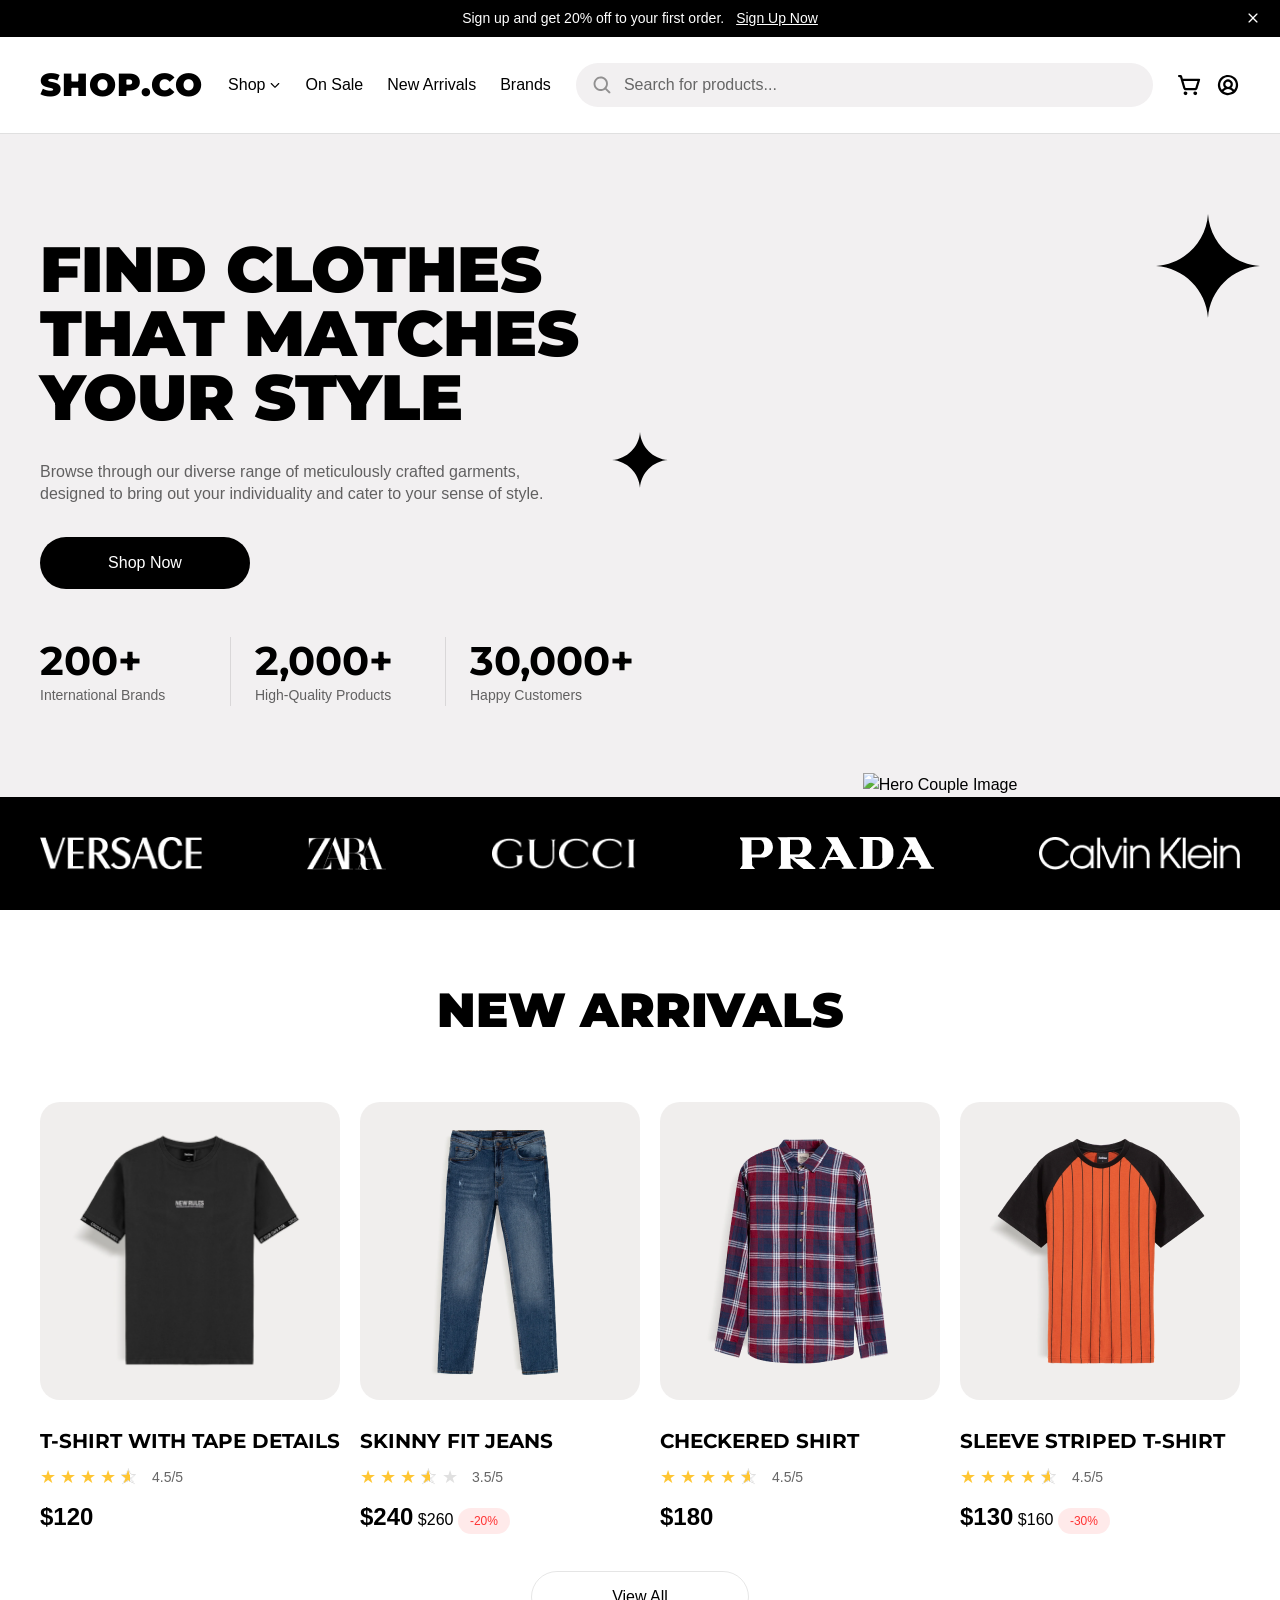
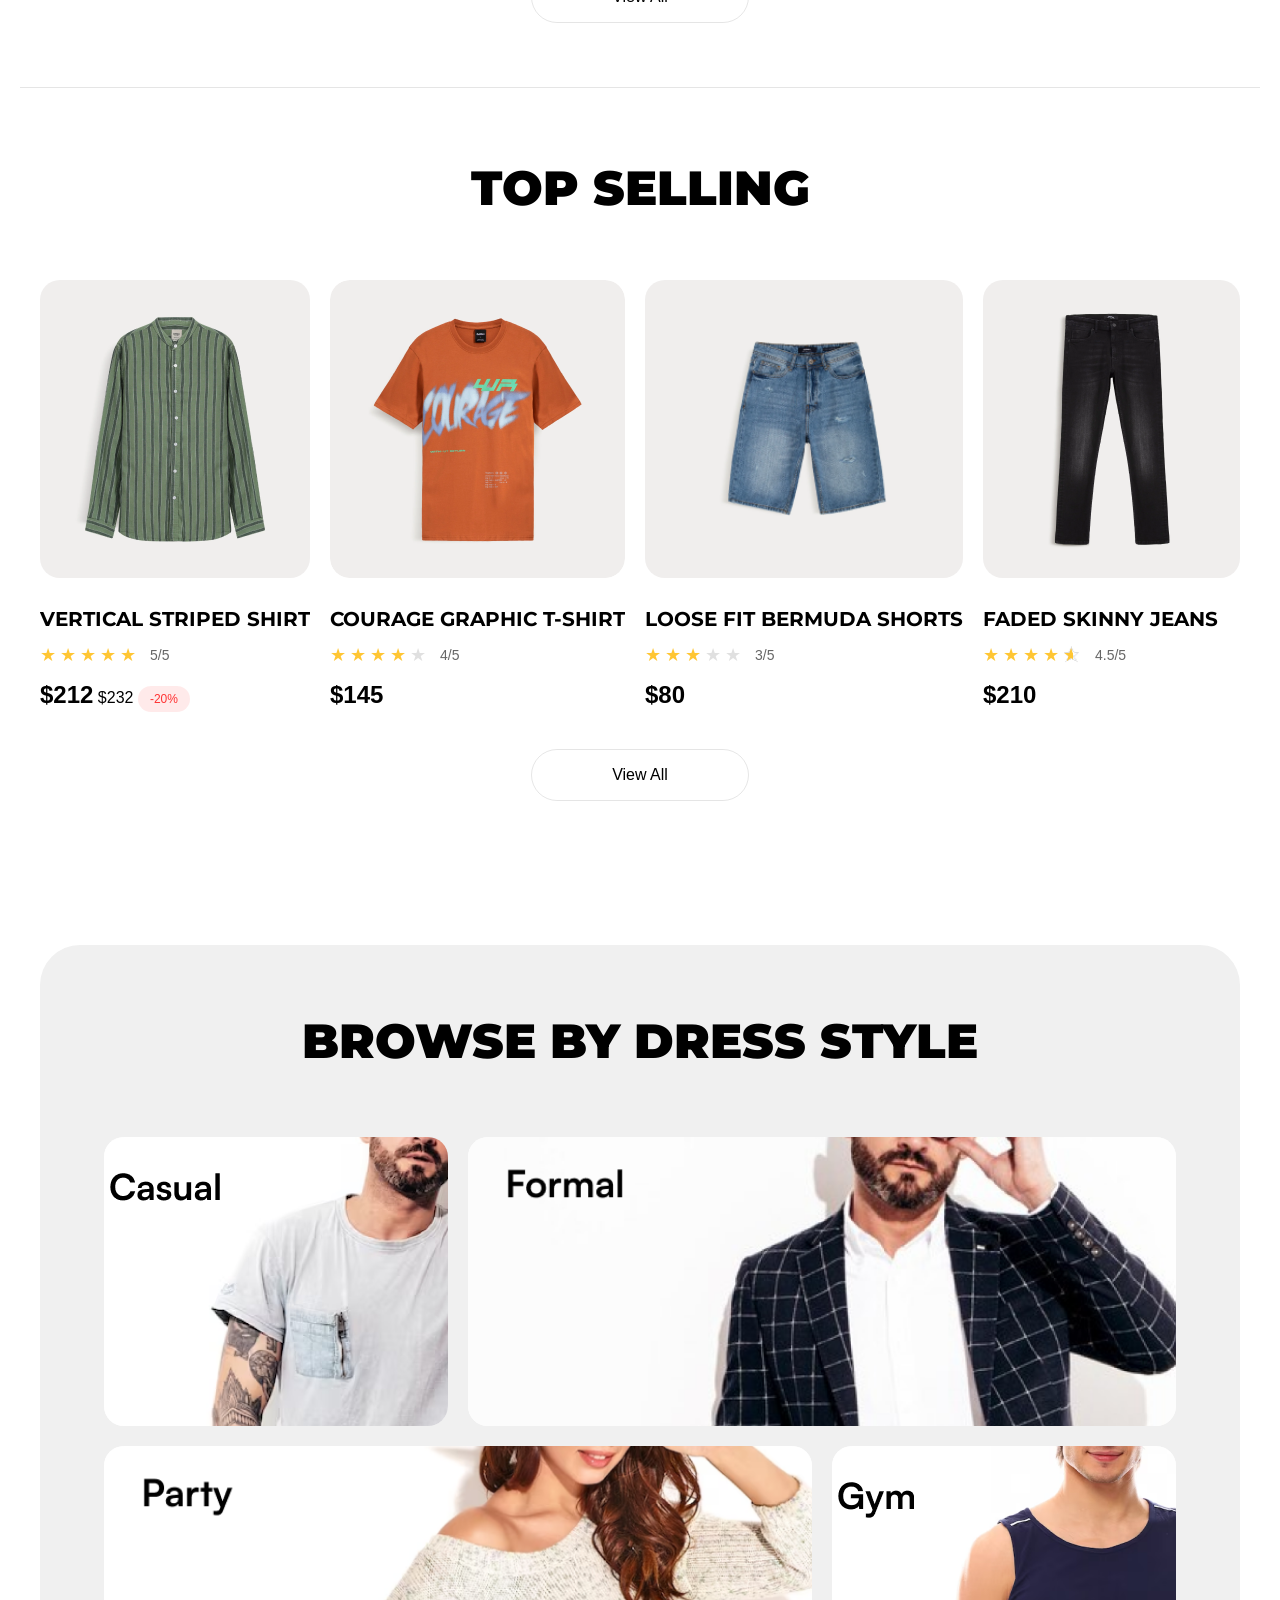
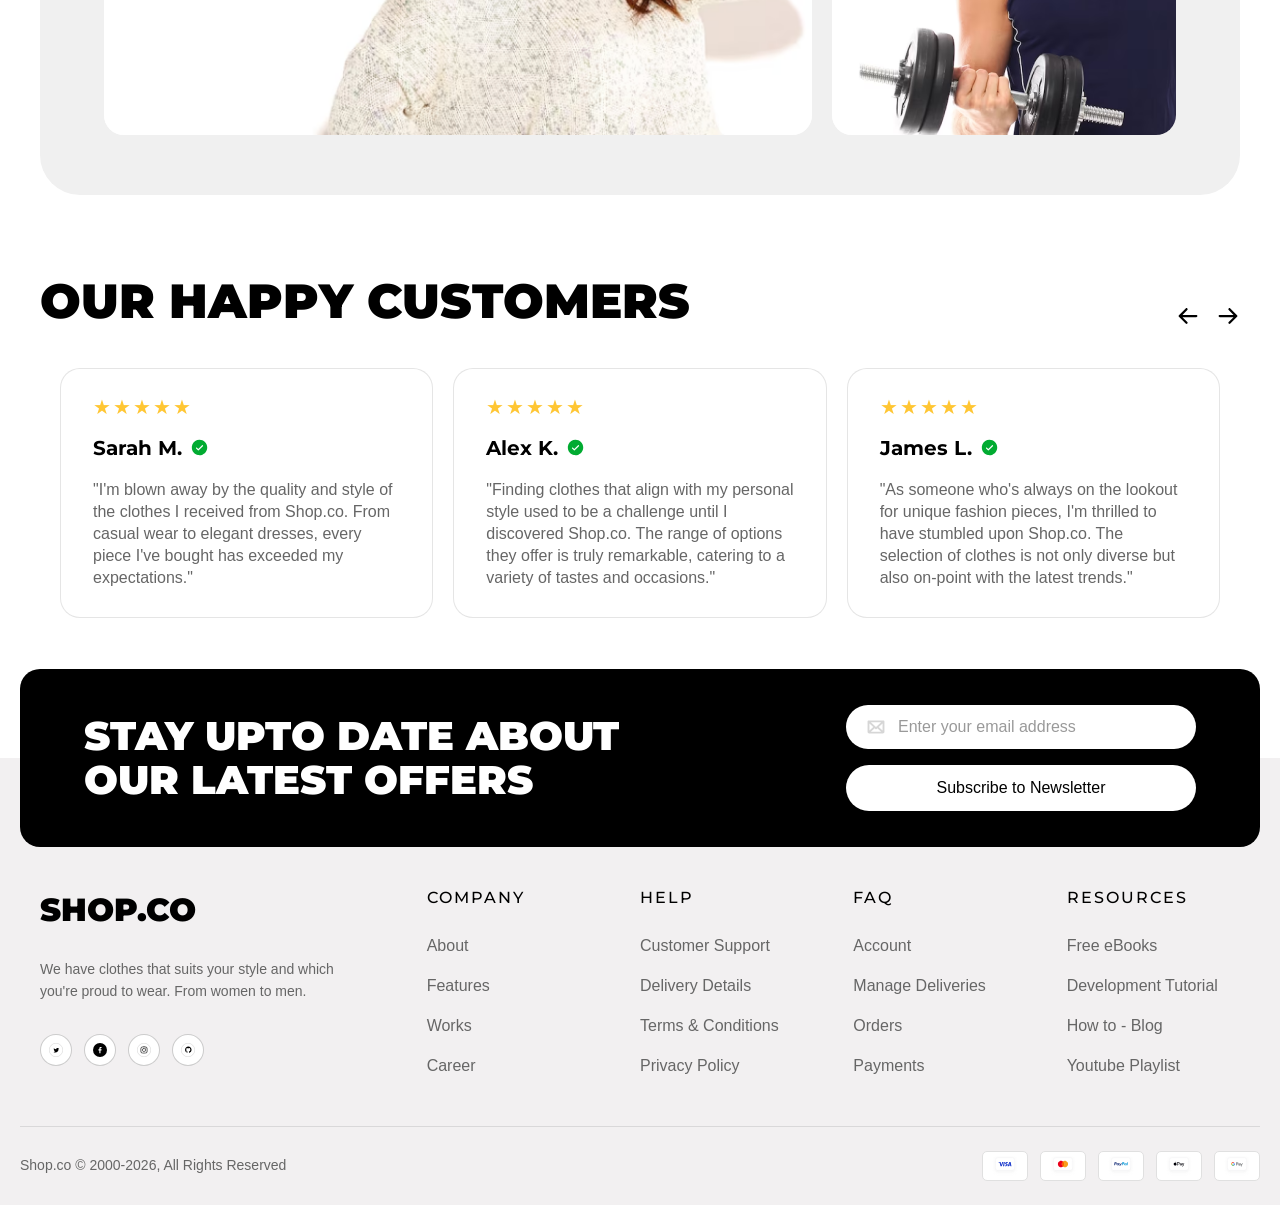
==== commit 811bab97: "new update" ====
--- a/index.html
+++ b/index.html
@@ -10,47 +10,47 @@
 
 <body>
     <header class="header">
-    <div class="top-banner">
-        <div class="top-banner__content">
-            <p>Sign up and get 20% off to your first order. <a href="#" class="top-banner__link">Sign Up Now</a></p>
-        </div>
-        <button class="top-banner__close" aria-label="Close banner">
-            <img src="images/cross.svg" alt="Close" class="top-banner__icon">
-        </button>
-    </div>
-    
-    <div class="header__navbar">
-        <button class="header__hamburger" id="hamburger-btn" aria-label="Open menu">
-            <img src="images/Hamurger.svg" alt="Menu">
-        </button>
-
-        <a href="index.html" class="header__logo">SHOP.CO</a>
-
-        <nav class="header__nav" id="header-nav">
-            <a href="#" class="header__nav-link">Shop <img src="images/dropdown-image.svg" alt="Dropdown" class="header__nav-icon"></a>
-            <a href="#" class="header__nav-link">On Sale</a>
-            <a href="#" class="header__nav-link">New Arrivals</a>
-            <a href="#" class="header__nav-link">Brands</a>
-        </nav>
-
-        <div class="search-bar">
-            <img src="images/search.svg" alt="Search" class="search-bar__icon">
-            <input type="text" class="search-bar__input" placeholder="Search for products...">
-        </div>
-
-        <div class="header__actions">
-            <button class="header__action-btn header__action-btn--search-mobile" aria-label="Search">
-                <img src="images/search.svg" alt="Search">
+        <div class="top-banner">
+            <div class="top-banner__content">
+                <p class="Topbanner-p">Sign up and get 20% off to your first order. <a href="#" class="top-banner__link">Sign Up Now</a></p>
+            </div>
+            <button class="top-banner__close" aria-label="Close banner">
+                <img src="images/cross.svg" alt="Close" class="top-banner__icon">
             </button>
-            <a href="cart.html" class="header__action-btn" aria-label="Cart">
-                <img src="images/cart.svg" alt="Cart">
-            </a>
-            <a href="login.html" class="header__action-btn" aria-label="Profile">
-                <img src="images/profile.svg" alt="Profile">
-            </a>
-        </div>
-    </div>
-</header>
+        </div>
+        
+        <div class="header__navbar">
+            <button class="header__hamburger" id="hamburger-btn" aria-label="Open menu">
+                <img src="images/Hamurger.svg" alt="Menu" class="header__hamburger-icon">
+            </button>
+
+            <a href="index.html" class="header__logo">SHOP.CO</a>
+
+            <nav class="header__nav" id="header-nav">
+                <a href="#" class="header__nav-link">Shop <img src="images/dropdown-image.svg" alt="Dropdown" class="header__nav-icon"></a>
+                <a href="#" class="header__nav-link">On Sale</a>
+                <a href="#" class="header__nav-link">New Arrivals</a>
+                <a href="#" class="header__nav-link">Brands</a>
+            </nav>
+
+            <div class="search-bar">
+                <img src="images/search.svg" alt="Search" class="search-bar__icon">
+                <input type="text" class="search-bar__input" placeholder="Search for products...">
+            </div>
+
+            <div class="header__actions">
+                <button class="header__action-btn header__action-btn--search-mobile" aria-label="Search">
+                    <img src="images/search.svg" alt="Search" class="header__action-search-icon">
+                </button>
+                <a href="cart.html" class="header__action-btn" aria-label="Cart">
+                    <img src="images/cart.svg" alt="Cart" class="header__action-cart-icon">
+                </a>
+                <a href="login.html" class="header__action-btn" aria-label="Profile">
+                    <img src="images/profile.svg" alt="Profile" class="header__action-profile-icon">
+                </a>
+            </div>
+        </div>
+    </header>
 
     <main class="main-content">
         <section class="home-hero">
@@ -59,8 +59,8 @@
                 <img src="images/star.svg" alt="Star" class="star-icon star-large">
 
                 <div class="hero-content-left">
-                    <h1>FIND CLOTHES<br>THAT MATCHES<br>YOUR STYLE</h1>
-                    <p>Browse through our diverse range of meticulously crafted garments, designed to bring out your individuality and cater to your sense of style.</p>
+                    <h1 class="hero-main-title">FIND CLOTHES<br>THAT MATCHES<br>YOUR STYLE</h1>
+                    <p class="hero-text">Browse through our diverse range of meticulously crafted garments, designed to bring out your individuality and cater to your sense of style.</p>
                     
                     <button class="btn-primary hero-btn">Shop Now</button>
                     
@@ -88,11 +88,11 @@
 
         <section class="Brands-Name">
             <div class="Name">
-                <img src="images/VERSACE.png" alt="Versace">
-                <img src="images/zara-logo-1.png" alt="Zara">
-                <img src="images/gucci-logo-1.png" alt="Gucci">
-                <img src="images/prada-logo-1.png" alt="Prada">
-                <img src="images/Calvin Klein.png" alt="Calvin Klein">
+                <img src="images/VERSACE.png" alt="Versace" class="brand-logo">
+                <img src="images/zara-logo-1.png" alt="Zara" class="brand-logo">
+                <img src="images/gucci-logo-1.png" alt="Gucci" class="brand-logo">
+                <img src="images/prada-logo-1.png" alt="Prada" class="brand-logo">
+                <img src="images/Calvin Klein.png" alt="Calvin Klein" class="brand-logo">
             </div>
         </section>
 
@@ -138,54 +138,52 @@
             </div>
         </section>
 
-<section class="testimonials">
-    <div class="testimonials__container">
-        <div class="testimonials__header">
-            <h2 class="testimonials__title">OUR HAPPY CUSTOMERS</h2>
-            <div class="testimonials__nav">
-                <button class="testimonials__arrow" aria-label="Previous">
-                    <img src="images/arrow-down-bold 2.svg" alt="Left">
-                </button>
-                <button class="testimonials__arrow" aria-label="Next">
-                    <img src="images/arrow-down-bold 1.svg" alt="Right">
-                </button>
-            </div>
-        </div>
-        
-        <div class="testimonials__carousel">
-            <div class="testimonials__grid" id="testimonials-grid">
+        <section class="testimonials">
+            <div class="testimonials__container">
+                <div class="testimonials__header">
+                    <h2 class="testimonials__title">OUR HAPPY CUSTOMERS</h2>
+                    <div class="testimonials__nav">
+                        <button class="testimonials__arrow" aria-label="Previous">
+                            <img src="images/arrow-down-bold 2.svg" alt="Left" class="testimonials__arrow-icon">
+                        </button>
+                        <button class="testimonials__arrow" aria-label="Next">
+                            <img src="images/arrow-down-bold 1.svg" alt="Right" class="testimonials__arrow-icon">
+                        </button>
+                    </div>
+                </div>
                 
-                <article class="review-card testimonials__card">
-                    <div class="review-card__stars">★★★★★</div>
-                    <div class="review-card__user">
-                        <h4 class="review-card__name">Sarah M.</h4>
-                        <img src="images/verified.svg" alt="Verified" class="review-card__verified-icon">
+                <div class="testimonials__carousel">
+                    <div class="testimonials__grid" id="testimonials-grid">
+                        <article class="review-card testimonials__card">
+                            <div class="review-card__stars">★★★★★</div>
+                            <div class="review-card__user">
+                                <h4 class="review-card__name">Sarah M.</h4>
+                                <img src="images/verified.svg" alt="Verified" class="review-card__verified-icon">
+                            </div>
+                            <p class="review-card__text">"I'm blown away by the quality and style of the clothes I received from Shop.co. From casual wear to elegant dresses, every piece I've bought has exceeded my expectations."</p>
+                        </article>
+
+                        <article class="review-card testimonials__card">
+                            <div class="review-card__stars">★★★★★</div>
+                            <div class="review-card__user">
+                                <h4 class="review-card__name">Alex K.</h4>
+                                <img src="images/verified.svg" alt="Verified" class="review-card__verified-icon">
+                            </div>
+                            <p class="review-card__text">"Finding clothes that align with my personal style used to be a challenge until I discovered Shop.co. The range of options they offer is truly remarkable, catering to a variety of tastes and occasions."</p>
+                        </article>
+
+                        <article class="review-card testimonials__card">
+                            <div class="review-card__stars">★★★★★</div>
+                            <div class="review-card__user">
+                                <h4 class="review-card__name">James L.</h4>
+                                <img src="images/verified.svg" alt="Verified" class="review-card__verified-icon">
+                            </div>
+                            <p class="review-card__text">"As someone who's always on the lookout for unique fashion pieces, I'm thrilled to have stumbled upon Shop.co. The selection of clothes is not only diverse but also on-point with the latest trends."</p>
+                        </article>
                     </div>
-                    <p class="review-card__text">"I'm blown away by the quality and style of the clothes I received from Shop.co. From casual wear to elegant dresses, every piece I've bought has exceeded my expectations."</p>
-                </article>
-
-                <article class="review-card testimonials__card">
-                    <div class="review-card__stars">★★★★★</div>
-                    <div class="review-card__user">
-                        <h4 class="review-card__name">Alex K.</h4>
-                        <img src="images/verified.svg" alt="Verified" class="review-card__verified-icon">
-                    </div>
-                    <p class="review-card__text">"Finding clothes that align with my personal style used to be a challenge until I discovered Shop.co. The range of options they offer is truly remarkable, catering to a variety of tastes and occasions."</p>
-                </article>
-
-                <article class="review-card testimonials__card">
-                    <div class="review-card__stars">★★★★★</div>
-                    <div class="review-card__user">
-                        <h4 class="review-card__name">James L.</h4>
-                        <img src="images/verified.svg" alt="Verified" class="review-card__verified-icon">
-                    </div>
-                    <p class="review-card__text">"As someone who's always on the lookout for unique fashion pieces, I'm thrilled to have stumbled upon Shop.co. The selection of clothes is not only diverse but also on-point with the latest trends."</p>
-                </article>
-
-            </div>
-        </div>
-    </div>
-</section>
+                </div>
+            </div>
+        </section>
     </main>
 
     <footer class="footer">
@@ -205,10 +203,10 @@
                 <h3 class="footer__logo">SHOP.CO</h3>
                 <p class="footer__desc">We have clothes that suits your style and which you're proud to wear. From women to men.</p>
                 <div class="social-links">
-                    <a href="#" class="social-links__item"><img src="images/twitter.svg" alt="Twitter"></a>
-                    <a href="#" class="social-links__item"><img src="images/facebook.svg" alt="Facebook"></a>
-                    <a href="#" class="social-links__item"><img src="images/instagram.svg" alt="Instagram"></a>
-                    <a href="#" class="social-links__item"><img src="images/github.svg" alt="Github"></a>
+                    <a href="#" class="social-links__item"><img src="images/twitter.svg" alt="Twitter" class="social-links__icon"></a>
+                    <a href="#" class="social-links__item"><img src="images/facebook.svg" alt="Facebook" class="social-links__icon"></a>
+                    <a href="#" class="social-links__item"><img src="images/instagram.svg" alt="Instagram" class="social-links__icon"></a>
+                    <a href="#" class="social-links__item"><img src="images/github.svg" alt="Github" class="social-links__icon"></a>
                 </div>
             </div>
 
--- a/css/main.css
+++ b/css/main.css
@@ -91,8 +91,7 @@
   font-size: 0.875rem;
   color: #FFFFFF;
 }
-.top-banner__content a,
-.top-banner__content a.top-banner__link {
+.top-banner__content .top-banner__link {
   color: #FFFFFF !important;
   text-decoration: underline !important;
   text-decoration-line: underline !important;
@@ -101,8 +100,7 @@
   font-weight: 500;
   margin-left: 0.25rem;
 }
-.top-banner__content a:hover,
-.top-banner__content a.top-banner__link:hover {
+.top-banner__content .top-banner__link:hover {
   opacity: 0.8;
 }
 .top-banner__link {
@@ -130,6 +128,7 @@
 .top-banner__icon {
   width: 0.875rem;
   height: 0.875rem;
+  display: block;
 }
 
 .header__navbar {
@@ -152,7 +151,7 @@
   width: 1.5rem;
   height: 1.5rem;
 }
-.header__hamburger img {
+.header__hamburger .header__hamburger-icon {
   width: 100%;
   height: 100%;
   display: block;
@@ -232,13 +231,39 @@
   justify-content: center;
   text-decoration: none;
 }
-.header__action-btn img {
+.header__action-btn .header__action-search-icon,
+.header__action-btn .header__action-cart-icon,
+.header__action-btn .header__action-profile-icon {
   width: 100%;
   height: 100%;
   display: block;
 }
 .header__action-btn--search-mobile {
   display: none;
+}
+
+.cart-has-badge {
+  position: relative;
+}
+
+.header__cart-badge {
+  position: absolute;
+  top: -0.3125rem;
+  right: -0.625rem;
+  background-color: #000000;
+  color: #FFFFFF;
+  border-radius: 50%;
+  width: 1.125rem;
+  height: 1.125rem;
+  display: flex;
+  justify-content: center;
+  align-items: center;
+  font-size: 0.625rem;
+  font-weight: 700;
+}
+
+.is-hidden {
+  display: none !important;
 }
 
 @media (max-width: 1024px) {
@@ -261,8 +286,7 @@
   .top-banner__content {
     font-size: 0.75rem;
   }
-  .top-banner__content a,
-  .top-banner__content a.top-banner__link {
+  .top-banner__content .top-banner__link {
     color: #FFFFFF !important;
     text-decoration: underline !important;
     text-decoration-line: underline !important;
@@ -323,7 +347,7 @@
   }
 }
 .footer {
-  background-color: #F0F0F0;
+  background-color: #f2f0f1;
   margin-top: 8.75rem;
   padding: 0 1.25rem;
   position: relative;
@@ -335,7 +359,7 @@
 }
 .footer .newsletter {
   background-color: #000000;
-  border-radius: 1.25rem;
+  border-radius: 20px;
   padding: 2.25rem 4rem;
   display: flex;
   justify-content: space-between;
@@ -344,7 +368,7 @@
   margin-bottom: -4.375rem;
 }
 .footer .newsletter__title {
-  color: #FFFFFF;
+  color: #ffffff;
   font-size: 2.5rem;
   font-weight: 900;
   text-transform: uppercase;
@@ -360,8 +384,8 @@
   max-width: 21.875rem;
 }
 .footer .newsletter__input-group {
-  background-color: #FFFFFF;
-  border-radius: 3.875rem;
+  background-color: #ffffff;
+  border-radius: 62px;
   display: flex;
   align-items: center;
   padding: 0.75rem 1.25rem;
@@ -386,10 +410,10 @@
   color: rgba(0, 0, 0, 0.4);
 }
 .footer .newsletter__btn {
-  background-color: #FFFFFF;
+  background-color: #ffffff;
   color: #000000;
   border: none;
-  border-radius: 3.875rem;
+  border-radius: 62px;
   padding: 0.875rem 1.25rem;
   font-size: 1rem;
   font-weight: 500;
@@ -397,7 +421,7 @@
   transition: background-color 0.2s;
 }
 .footer .newsletter__btn:hover {
-  background-color: #E0E0E0;
+  background-color: #e0e0e0;
 }
 .footer__main {
   display: grid;
@@ -421,7 +445,7 @@
 }
 .footer__desc {
   font-size: 0.875rem;
-  color: rgba(0, 0, 0, 0.6);
+  color: #666666;
   line-height: 1.375rem;
   margin-bottom: 2rem;
 }
@@ -432,22 +456,23 @@
 .footer .social-links__item {
   width: 2rem;
   height: 2rem;
-  background-color: #FFFFFF;
+  background-color: #ffffff;
   border: 1px solid rgba(0, 0, 0, 0.2);
   border-radius: 50%;
   display: flex;
   justify-content: center;
   align-items: center;
   transition: all 0.2s;
-}
-.footer .social-links__item img {
+  text-decoration: none;
+}
+.footer .social-links__item .social-links__icon {
   width: 0.875rem;
   height: 0.875rem;
 }
 .footer .social-links__item:hover {
   background-color: #000000;
 }
-.footer .social-links__item:hover img {
+.footer .social-links__item:hover .social-links__icon {
   filter: invert(1);
 }
 .footer__heading {
@@ -466,13 +491,14 @@
   flex-direction: column;
   gap: 1rem;
 }
-.footer__list li a {
+.footer__list .footer__link {
   text-decoration: none;
-  color: rgba(0, 0, 0, 0.6);
+  color: #666666;
   font-size: 1rem;
   transition: color 0.2s;
-}
-.footer__list li a:hover {
+  display: inline-block;
+}
+.footer__list .footer__link:hover {
   color: #000000;
 }
 .footer__bottom {
@@ -484,7 +510,7 @@
 }
 .footer__copyright {
   font-size: 0.875rem;
-  color: rgba(0, 0, 0, 0.6);
+  color: #666666;
   margin: 0;
 }
 .footer .payment-methods {
@@ -494,8 +520,8 @@
 .footer .payment-methods__icon {
   width: 2.875rem;
   height: 1.875rem;
-  background-color: #FFFFFF;
-  border: 1px solid #D6D6D6;
+  background-color: #ffffff;
+  border: 1px solid #e0e0e0;
   border-radius: 0.3125rem;
   padding: 0.25rem 0.375rem;
   box-sizing: border-box;
@@ -517,7 +543,7 @@
     padding: 2rem 1.5rem;
     gap: 1.5rem;
     text-align: left;
-    border-radius: 1.25rem;
+    border-radius: 20px;
     transform: translateY(-50%);
     margin-bottom: -7.5rem;
   }
@@ -561,9 +587,6 @@
     display: flex;
     flex-direction: column;
     gap: 1rem;
-  }
-  .footer__list li {
-    margin-bottom: 0;
   }
   .footer__bottom {
     flex-direction: column;
@@ -656,11 +679,8 @@
 }
 .product-card__stars {
   display: flex;
-  gap: 0.25rem;
-}
-.product-card__stars img {
-  width: 1rem;
-  height: 1rem;
+  gap: 0.125rem;
+  font-size: 1.125rem;
 }
 .product-card__score {
   font-size: 0.875rem;
@@ -689,6 +709,30 @@
   font-weight: 500;
   padding: 0.375rem 0.875rem;
   border-radius: 62px;
+}
+
+.star--full {
+  color: #FFC633 !important;
+}
+
+.star--empty {
+  color: #e0e0e0 !important;
+}
+
+.star--half {
+  position: relative;
+  display: inline-block;
+}
+.star--half .star__bg {
+  color: #e0e0e0 !important;
+}
+.star--half .star__fill {
+  color: #FFC633 !important;
+  position: absolute;
+  left: 0;
+  top: 0;
+  width: 50%;
+  overflow: hidden;
 }
 
 .cart-item {
@@ -856,7 +900,7 @@
   font-size: 0.875rem;
   line-height: 1.2;
 }
-.top-banner p {
+.top-banner .Topbanner-p {
   margin: 0;
   display: flex;
   align-items: center;
@@ -864,15 +908,15 @@
   justify-content: center;
   gap: 0.5rem;
 }
-.top-banner .signup-link {
+.top-banner .top-banner__link {
   color: #FFFFFF;
   text-decoration: underline;
   font-weight: 500;
 }
-.top-banner .signup-link:hover {
+.top-banner .top-banner__link:hover {
   color: #CCCCCC;
 }
-.top-banner .close-btn {
+.top-banner .top-banner__close {
   position: absolute;
   right: 1.25rem;
   background: none;
@@ -884,8 +928,11 @@
   display: flex;
   align-items: center;
 }
-.top-banner .close-btn:hover {
+.top-banner .top-banner__close:hover {
   opacity: 0.7;
+}
+.top-banner .top-banner__close .top-banner__icon {
+  display: block;
 }
 
 .home-hero {
@@ -912,7 +959,7 @@
   min-height: 0;
   z-index: 2;
 }
-.home-hero .hero-content-left h1 {
+.home-hero .hero-content-left .hero-main-title {
   font-size: 4rem;
   line-height: 1;
   font-weight: 900;
@@ -921,7 +968,7 @@
   color: #000000;
   max-width: 36.0625rem;
 }
-.home-hero .hero-content-left p {
+.home-hero .hero-content-left .hero-text {
   max-width: 34.0625rem;
   color: rgba(0, 0, 0, 0.6);
   font-size: 1rem;
@@ -941,6 +988,8 @@
   text-decoration: none;
   font-weight: 500;
   transition: transform 0.2s;
+  border: none;
+  cursor: pointer;
 }
 .home-hero .hero-btn:hover {
   transform: scale(0.98);
@@ -1034,7 +1083,7 @@
   flex-wrap: wrap;
   gap: 1.25rem;
 }
-.Brands-Name .Name img {
+.Brands-Name .Name .brand-logo {
   max-height: 2.0625rem;
   width: auto;
   -o-object-fit: contain;
@@ -1075,6 +1124,7 @@
   border-radius: 3.875rem;
   text-decoration: none;
   font-weight: 500;
+  cursor: pointer;
 }
 .new-arrivals-section .button-container .btn-primary:hover,
 .top-selling-section .button-container .btn-primary:hover {
@@ -1230,11 +1280,12 @@
 .testimonials__arrow:hover {
   opacity: 0.6;
 }
-.testimonials__arrow img {
+.testimonials__arrow .testimonials__arrow-icon {
   width: 1.5rem;
   height: 1.5rem;
   -o-object-fit: contain;
      object-fit: contain;
+  display: block;
 }
 .testimonials__carousel {
   max-width: 77.5rem;
@@ -1289,6 +1340,7 @@
 .review-card__verified-icon {
   width: 1.125rem;
   height: 1.125rem;
+  display: block;
 }
 .review-card__text {
   font-size: 0.9375rem;
@@ -1314,12 +1366,12 @@
   .home-hero .hero-content-left {
     padding-top: 0;
   }
-  .home-hero .hero-content-left h1 {
+  .home-hero .hero-content-left .hero-main-title {
     font-size: 2.25rem;
     line-height: 1.1;
     margin-bottom: 1.25rem;
   }
-  .home-hero .hero-content-left p {
+  .home-hero .hero-content-left .hero-text {
     font-size: 0.875rem;
     line-height: 1.25rem;
     margin-bottom: 1.5rem;
@@ -1408,7 +1460,7 @@
     gap: 1.25rem 1.5rem;
     padding: 1.5rem 1rem;
   }
-  .Brands-Name .Name img {
+  .Brands-Name .Name .brand-logo {
     max-height: 1.5rem;
   }
   .new-arrivals-section .header__container,
@@ -1432,20 +1484,24 @@
     height: 2.875rem;
   }
   .product-grid {
-    display: grid !important;
-    grid-template-columns: repeat(2, 1fr) !important;
+    display: flex !important;
+    grid-template-columns: unset !important;
     width: 100% !important;
-    gap: 1rem 0.75rem !important;
+    gap: 1rem !important;
     margin: 0 !important;
     padding: 0 1rem !important;
-    overflow: visible !important;
+    overflow-x: auto !important;
+    scroll-snap-type: x mandatory;
     box-sizing: border-box !important;
-  }
-  .product-grid > *:nth-child(n+3) {
-    display: none !important;
+    -webkit-overflow-scrolling: touch;
+    scrollbar-width: none;
+  }
+  .product-grid::-webkit-scrollbar {
+    display: none;
   }
   .product-grid > * {
-    width: 100% !important;
+    flex: 0 0 calc(50% - 8px) !important;
+    width: calc(50% - 8px) !important;
     background: transparent !important;
     background-color: transparent !important;
     padding: 0 !important;
@@ -1453,6 +1509,7 @@
     box-shadow: none !important;
     display: flex !important;
     flex-direction: column !important;
+    scroll-snap-align: start;
   }
   .product-grid > * > div:first-child, .product-grid > * .image-wrapper, .product-grid > * .product-image {
     background: transparent !important;
@@ -1493,7 +1550,7 @@
     width: 100%;
     grid-column: unset;
   }
-  .style-card img {
+  .style-card .style-card__image {
     width: 100%;
     height: 100%;
     -o-object-fit: cover;
@@ -1501,11 +1558,11 @@
     -o-object-position: left center;
        object-position: left center;
   }
-  .style-card--casual img, .style-card--gym img {
+  .style-card--casual .style-card__image, .style-card--gym .style-card__image {
     -o-object-position: left top;
        object-position: left top;
   }
-  .style-card--formal img, .style-card--party img {
+  .style-card--formal .style-card__image, .style-card--party .style-card__image {
     transform: scale(1.4);
     transform-origin: left 15%;
   }
@@ -1561,6 +1618,7 @@
 .breadcrumb__link {
   color: #666666;
   margin: 0 0.25rem;
+  text-decoration: none;
 }
 .breadcrumb__link:first-child {
   margin-left: 0;
@@ -1610,12 +1668,13 @@
 .product__thumbnail-btn--active {
   border-color: #000000;
 }
-.product__thumbnail-btn img {
+.product__thumbnail-btn .product__thumbnail-img {
   width: 100%;
   height: 100%;
   -o-object-fit: contain;
      object-fit: contain;
   mix-blend-mode: multiply;
+  display: block;
 }
 .product__main-image {
   flex: 1;
@@ -1626,17 +1685,19 @@
   align-items: center;
   justify-content: center;
 }
-.product__main-image img {
+.product__main-image .product__main-img {
   width: 100%;
   height: 100%;
   -o-object-fit: contain;
      object-fit: contain;
   mix-blend-mode: multiply;
+  display: block;
 }
 .product__info {
   display: flex;
   flex-direction: column;
   gap: 1rem;
+  min-width: 0;
 }
 .product__title {
   font-size: 2.5rem;
@@ -1644,6 +1705,9 @@
   text-transform: uppercase;
   line-height: 1.1;
   margin-bottom: -0.25rem;
+  margin-top: 0;
+  color: #000000;
+  word-break: break-word;
 }
 .product__rating {
   display: flex;
@@ -1655,6 +1719,8 @@
   color: #666666;
 }
 .product__stars {
+  display: flex;
+  gap: 0.125rem;
   color: #FFC633;
   letter-spacing: 0.125rem;
   font-size: 1.25rem;
@@ -1667,10 +1733,25 @@
 .product__price {
   font-size: 2rem;
   font-weight: 700;
+  color: #000000;
 }
 .product__price--old {
   color: #666666;
   text-decoration: line-through;
+}
+.product__old-price {
+  display: inline-block;
+  text-decoration: line-through;
+  color: rgba(0, 0, 0, 0.3);
+}
+.product__discount {
+  display: inline-block;
+  background-color: rgba(255, 51, 51, 0.1019607843);
+  color: #ff3333;
+  padding: 0.375rem 0.875rem;
+  border-radius: 3.875rem;
+  font-size: 0.875rem;
+  font-weight: 500;
 }
 .product__badge {
   background-color: rgba(255, 51, 51, 0.1019607843);
@@ -1685,11 +1766,13 @@
   color: #666666;
   line-height: 1.5rem;
   margin-top: 0.25rem;
+  margin-bottom: 0;
 }
 .product__option-label {
   font-size: 1rem;
   color: #666666;
   margin-bottom: 1rem;
+  margin-top: 0;
 }
 .product__color-list {
   display: flex;
@@ -1710,6 +1793,15 @@
   color: #ffffff;
   font-size: 0.875rem;
 }
+.product__color-btn--olive {
+  background-color: #4B453D;
+}
+.product__color-btn--slate {
+  background-color: #2F4F4F;
+}
+.product__color-btn--blue {
+  background-color: #313152;
+}
 .product__size-list {
   display: flex;
   gap: 0.75rem;
@@ -1819,6 +1911,8 @@
   font-size: 1.5rem;
   font-weight: 700;
   text-transform: none;
+  color: #000000;
+  margin: 0;
 }
 .reviews__count {
   font-size: 1rem;
@@ -1866,6 +1960,7 @@
   padding-right: 0.5rem;
   border: none;
   outline: none;
+  color: #000000;
 }
 .reviews__grid {
   display: grid;
@@ -1926,21 +2021,26 @@
   font-size: 1.25rem;
   font-weight: 700;
   text-transform: none;
+  color: #000000;
+  margin: 0;
 }
 .review-card__verified-icon {
   width: 1.1875rem;
   height: 1.1875rem;
+  display: block;
 }
 .review-card__text {
   font-size: 1rem;
   color: #666666;
   line-height: 1.375rem;
+  margin: 0;
 }
 .review-card__date {
   font-size: 1rem;
   color: #666666;
   font-weight: 500;
   margin-top: auto;
+  margin-bottom: 0;
 }
 
 .related-products {
@@ -1955,6 +2055,8 @@
   font-weight: 900;
   text-transform: uppercase;
   margin-bottom: 3rem;
+  margin-top: 0;
+  color: #000000;
 }
 
 .product-grid {
@@ -1967,6 +2069,37 @@
   display: flex;
   flex-direction: column;
   gap: 0.625rem;
+}
+.product-card__image-container {
+  border-radius: 1.25rem;
+  overflow: hidden;
+  background-color: #f2f0f1;
+}
+.product-card__image {
+  width: 100%;
+  height: auto;
+  display: block;
+  -o-object-fit: cover;
+     object-fit: cover;
+}
+.product-card__title {
+  font-size: 1.25rem;
+  font-weight: 700;
+  color: #000000;
+  margin: 0;
+}
+.product-card__rating {
+  display: flex;
+  align-items: center;
+  gap: 0.75rem;
+}
+.product-card__stars {
+  color: #FFC633;
+  letter-spacing: 0.125rem;
+}
+.product-card__rating-text {
+  color: #666666;
+  font-size: 0.875rem;
 }
 .product-card__price-container {
   display: flex;
@@ -1986,12 +2119,71 @@
   text-decoration: line-through;
 }
 .product-card__discount {
-  background-color: rgba(255, 51, 51, 0.1);
-  color: #FF3333;
+  background-color: rgba(255, 51, 51, 0.1019607843);
+  color: #ff3333;
   font-size: 0.75rem;
   font-weight: 500;
   padding: 0.375rem 0.75rem;
-  border-radius: 3.875rem;
+  border-radius: 62px;
+}
+
+.star--full {
+  color: #FFC633 !important;
+}
+.star--empty {
+  color: #e0e0e0 !important;
+}
+.star--half {
+  position: relative;
+  display: inline-block;
+}
+.star--half .star__bg {
+  color: #e0e0e0 !important;
+}
+.star--half .star__fill {
+  color: #FFC633 !important;
+  position: absolute;
+  left: 0;
+  top: 0;
+  width: 50%;
+  overflow: hidden;
+}
+
+.not-found {
+  text-align: center;
+  padding: 6.25rem 1.25rem;
+  width: 100%;
+}
+.not-found__title {
+  font-size: 2rem;
+  margin-bottom: 1.25rem;
+  margin-top: 0;
+  font-weight: 900;
+  color: #000000;
+}
+.not-found__message {
+  color: #666666;
+  margin-bottom: 1.875rem;
+  margin-top: 0;
+}
+.not-found__btn {
+  display: inline-block;
+  width: 12.5rem;
+  text-decoration: none;
+  text-align: center;
+  padding: 1rem;
+  border-radius: 62px;
+  background-color: #000000;
+  color: #ffffff;
+  font-weight: 500;
+  transition: transform 0.2s ease;
+}
+.not-found__btn:hover {
+  transform: scale(0.98);
+}
+
+.is-hidden {
+  display: none !important;
 }
 
 @media (max-width: 1024px) {
@@ -2136,7 +2328,7 @@
   display: none;
 }
 .cart__items-wrapper {
-  border: 1px solid rgba(0, 0, 0, 0.1);
+  border: 1px solid #e0e0e0;
   border-radius: 20px;
   padding: 1.5rem;
   display: flex;
@@ -2147,26 +2339,26 @@
 }
 .cart__divider {
   border: none;
-  border-top: 1px solid rgba(0, 0, 0, 0.1);
+  border-top: 1px solid #e0e0e0;
   margin: 0;
 }
 .cart__empty-state {
+  display: none;
   text-align: center;
   padding: 3.75rem 1.25rem;
   font-size: 1.5rem;
   color: #666666;
-  display: flex;
   flex-direction: column;
   gap: 1.5rem;
   align-items: center;
-  background-color: #FAFAFA;
-  border: 1px solid rgba(0, 0, 0, 0.1);
+  background-color: #f2f0f1;
+  border: 1px solid #e0e0e0;
   border-radius: 20px;
   width: 100%;
   max-width: 37.5rem;
   box-sizing: border-box;
 }
-.cart__empty-state p {
+.cart__empty-text {
   margin: 0;
   font-weight: 500;
 }
@@ -2206,6 +2398,7 @@
   -o-object-fit: contain;
      object-fit: contain;
   mix-blend-mode: multiply;
+  display: block;
 }
 .cart-item__info {
   flex: 1;
@@ -2229,6 +2422,17 @@
   border: none;
   cursor: pointer;
   padding: 0.25rem;
+  display: flex;
+  align-items: center;
+  justify-content: center;
+}
+.cart-item__delete-btn:hover {
+  opacity: 0.7;
+}
+.cart-item__delete-icon {
+  width: 1.5rem;
+  height: 1.5rem;
+  display: block;
 }
 .cart-item__meta {
   font-size: 0.875rem;
@@ -2251,7 +2455,7 @@
 }
 
 .order-summary {
-  border: 1px solid rgba(0, 0, 0, 0.1);
+  border: 1px solid #e0e0e0;
   border-radius: 20px;
   padding: 1.5rem;
   display: flex;
@@ -2262,6 +2466,8 @@
 .order-summary__title {
   font-size: 1.5rem;
   font-weight: 700;
+  margin: 0;
+  color: #000000;
 }
 .order-summary__row {
   display: flex;
@@ -2277,16 +2483,22 @@
 .order-summary__row--total .order-summary__value {
   font-size: 1.5rem;
 }
+.order-summary__label {
+  color: #666666;
+}
+.order-summary__discount-percent {
+  color: #ff3333;
+}
 .order-summary__value {
   color: #000000;
   font-weight: 700;
 }
 .order-summary__value--danger {
-  color: #FF3333;
+  color: #ff3333;
 }
 .order-summary__divider {
   border: none;
-  border-top: 1px solid rgba(0, 0, 0, 0.1);
+  border-top: 1px solid #e0e0e0;
   margin: -0.25rem 0;
 }
 
@@ -2307,6 +2519,7 @@
   width: 1.25rem;
   height: 1.25rem;
   opacity: 0.4;
+  display: block;
 }
 .promo-code__input {
   width: 100%;
@@ -2330,6 +2543,21 @@
   border: none;
   cursor: pointer;
   white-space: nowrap;
+  transition: opacity 0.2s;
+}
+.promo-code__btn:hover {
+  opacity: 0.9;
+}
+
+.promo-msg {
+  font-size: 0.875rem;
+  text-align: center;
+}
+.promo-msg--success {
+  color: #01AB31;
+}
+.promo-msg--error {
+  color: #ff3333;
 }
 
 .checkout-btn {
@@ -2346,6 +2574,117 @@
   justify-content: center;
   align-items: center;
   gap: 0.75rem;
+  transition: opacity 0.2s;
+}
+.checkout-btn:hover {
+  opacity: 0.9;
+}
+.checkout-btn__icon {
+  width: 1.5rem;
+  height: 1.5rem;
+  filter: invert(1);
+  display: block;
+}
+.checkout-btn:disabled {
+  opacity: 0.5;
+  cursor: not-allowed;
+}
+
+.quantity {
+  display: flex;
+  align-items: center;
+  background-color: #f2f0f1;
+  border-radius: 3.875rem;
+  padding: 0.5rem 1rem;
+  gap: 1rem;
+}
+.quantity--small {
+  padding: 0.5rem 1rem;
+}
+.quantity__btn {
+  background: transparent;
+  border: none;
+  font-size: 1.125rem;
+  cursor: pointer;
+  color: #000000;
+  display: flex;
+  align-items: center;
+  justify-content: center;
+}
+.quantity__btn:hover {
+  opacity: 0.7;
+}
+.quantity__input {
+  background: transparent;
+  border: none;
+  width: 1.875rem;
+  text-align: center;
+  font-weight: 500;
+  outline: none;
+  color: #000000;
+  -moz-appearance: textfield;
+}
+.quantity__input::-webkit-outer-spin-button, .quantity__input::-webkit-inner-spin-button {
+  -webkit-appearance: none;
+  margin: 0;
+}
+
+.modal {
+  position: fixed;
+  top: 0;
+  left: 0;
+  width: 100%;
+  height: 100%;
+  background-color: rgba(0, 0, 0, 0.6);
+  display: flex;
+  justify-content: center;
+  align-items: center;
+  z-index: 9999;
+}
+.modal__content {
+  background-color: #ffffff;
+  padding: 2.5rem;
+  border-radius: 20px;
+  text-align: center;
+  max-width: 25rem;
+  width: 90%;
+  box-shadow: 0 0.625rem 1.875rem rgba(0, 0, 0, 0.2);
+}
+.modal__icon {
+  background-color: #01AB31;
+  color: #ffffff;
+  width: 4rem;
+  height: 4rem;
+  border-radius: 50%;
+  display: flex;
+  align-items: center;
+  justify-content: center;
+  font-size: 2rem;
+  font-weight: bold;
+  margin: 0 auto 1.5rem auto;
+}
+.modal__title {
+  font-size: 2rem;
+  font-weight: 900;
+  margin-bottom: 1rem;
+}
+.modal__description {
+  color: #666666;
+  margin-bottom: 2rem;
+}
+.modal__btn {
+  background-color: #000000;
+  color: #ffffff;
+  width: 100%;
+  padding: 1rem;
+  border-radius: 62px;
+  font-weight: 500;
+  font-size: 1rem;
+  border: none;
+  cursor: pointer;
+}
+.modal__btn:hover {
+  opacity: 0.9;
 }
 
 @media (max-width: 1024px) {
@@ -2372,6 +2711,8 @@
   }
   .cart__empty-state {
     padding: 2.5rem 1rem;
+  }
+  .cart__empty-text {
     font-size: 1.25rem;
   }
   .cart-item {
@@ -2394,6 +2735,12 @@
     width: 100%;
     padding: 1.25rem;
     margin-bottom: 3.75rem;
+  }
+  .order-summary__title {
+    font-size: 1.25rem;
+  }
+  .order-summary__row {
+    font-size: 1rem;
   }
 }
 .auth-section {
@@ -2434,12 +2781,12 @@
   font-size: 0.875rem;
   color: rgba(0, 0, 0, 0.6);
 }
-.auth-card__footer a {
+.auth-card__footer .auth-card__footer-link {
   color: #000000;
   font-weight: 700;
   text-decoration: none;
 }
-.auth-card__footer a:hover {
+.auth-card__footer .auth-card__footer-link:hover {
   text-decoration: underline;
 }
 
@@ -2490,4 +2837,11 @@
 }
 .auth-form__submit:hover {
   opacity: 0.9;
+}
+
+.auth-error-msg {
+  color: #FF3333;
+  font-size: 0.875rem;
+  margin-bottom: 1rem;
+  text-align: center;
 }/*# sourceMappingURL=main.css.map */
